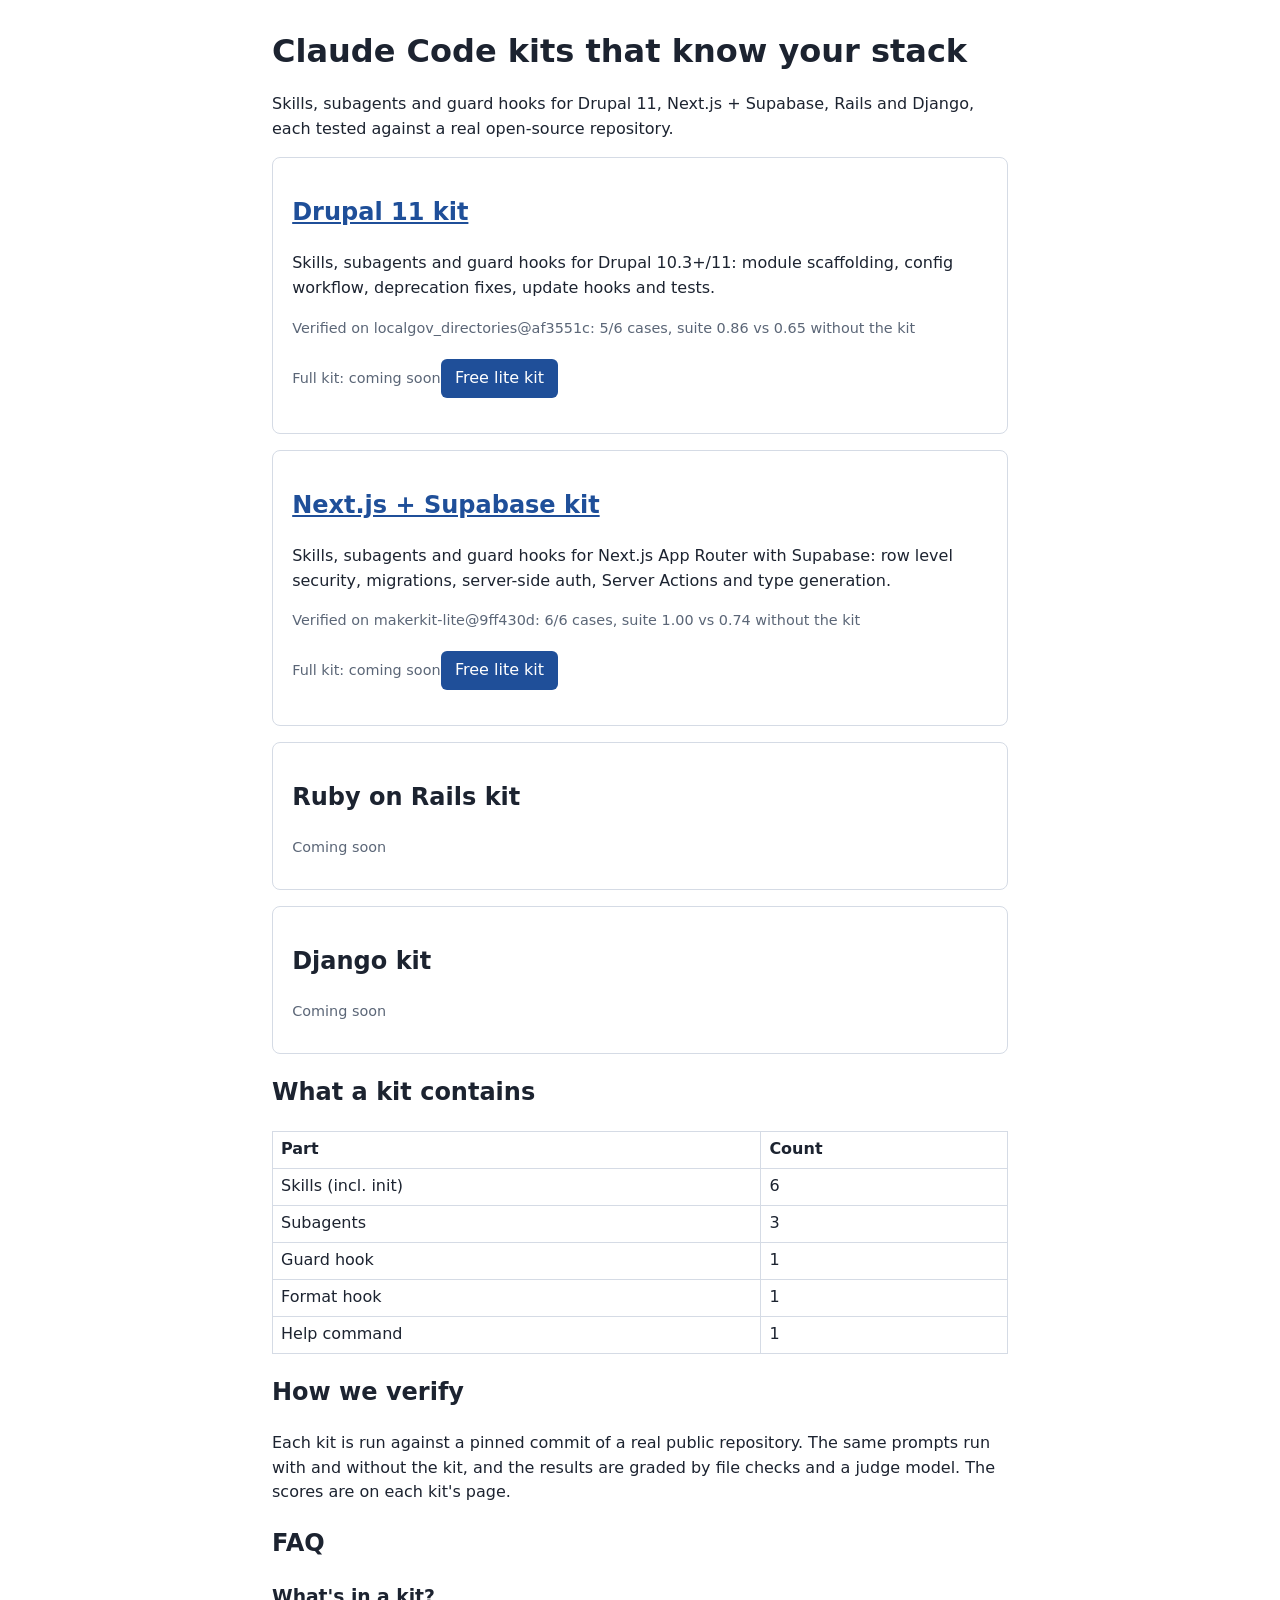
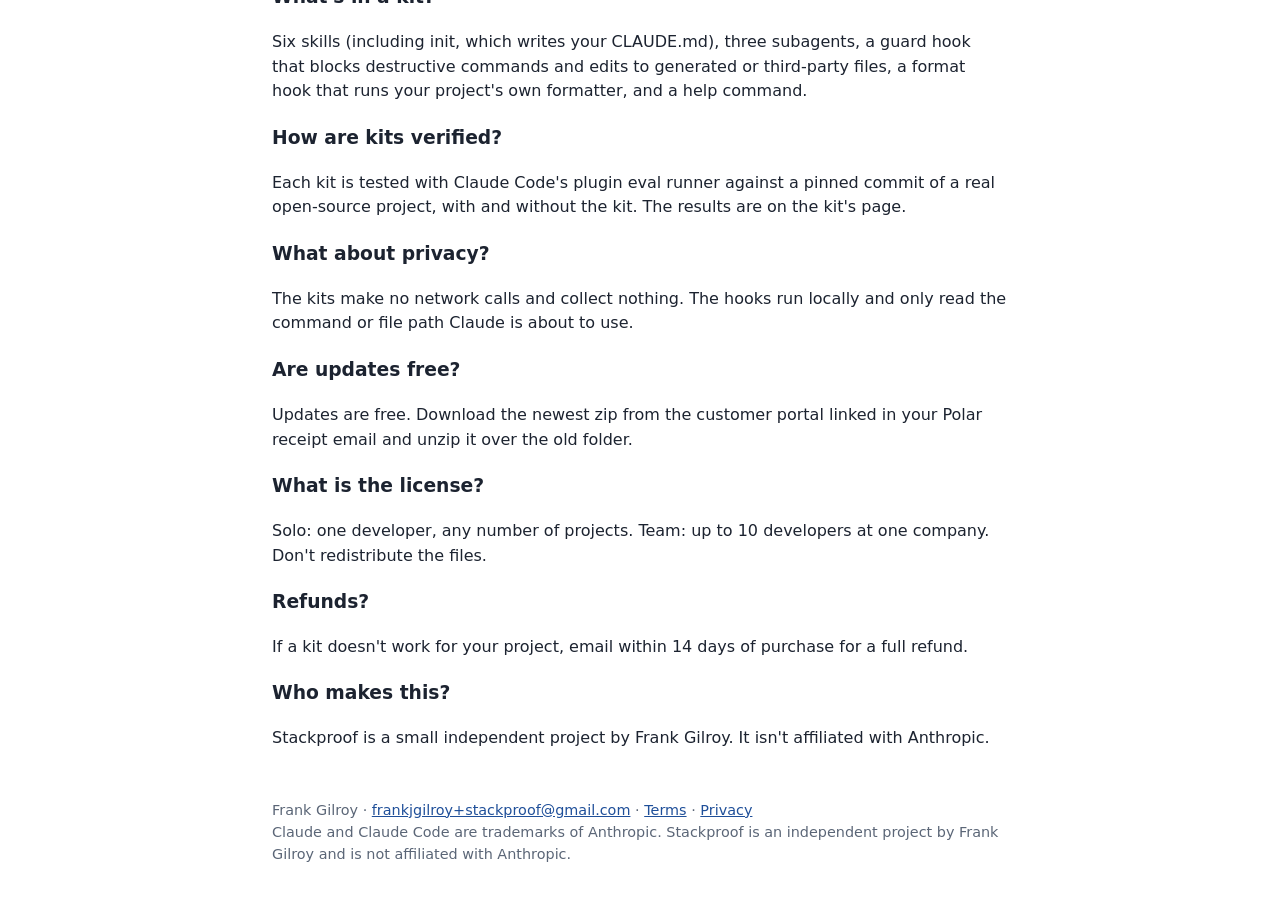
==== docs/index.html @ 586cc706 "Fill nextjs-supabase kit page" ====
<!doctype html><html lang="en"><head><meta charset="utf-8"><meta name="viewport" content="width=device-width,initial-scale=1"><title>Stackproof: Claude Code kits for your stack</title><link rel="stylesheet" href="style.css"><script src="config.js"></script></head><body><h1>Claude Code kits that know your stack</h1><p>Skills, subagents and guard hooks for Drupal 11, Next.js + Supabase, Rails and Django, each tested against a real open-source repository.</p><div class="card"><h2><a href="kits/drupal11.html">Drupal 11 kit</a></h2><p>Skills, subagents and guard hooks for Drupal 10.3+/11: module scaffolding, config workflow, deprecation fixes, update hooks and tests.</p><p class="muted">Verified on localgov_directories@af3551c: 5/6 cases, suite 0.86 vs 0.65 without the kit</p><p><span class="buy" data-kit="drupal11"></span><script>(function(){var c=window.STACKPROOF||{},k='drupal11',e=document.currentScript.previousElementSibling,h='';if(c.mode==='polar'&&c.checkout&&c.checkout[k])h='<a class="btn" href="'+c.checkout[k]+'">Buy the kit — $29</a>';else if(c.mode==='agensi'&&c.agensi&&c.agensi[k])h='<a class="btn" href="'+c.agensi[k]+'">Skills edition on Agensi — $19</a>';else h='<span class="muted">Full kit: coming soon</span>';e.innerHTML=h})();</script><a class="btn" href="https://github.com/beingRealFrank/stackproof">Free lite kit</a></p></div><div class="card"><h2><a href="kits/nextjs-supabase.html">Next.js + Supabase kit</a></h2><p>Skills, subagents and guard hooks for Next.js App Router with Supabase: row level security, migrations, server-side auth, Server Actions and type generation.</p><p class="muted">Verified on makerkit-lite@9ff430d: 6/6 cases, suite 1.00 vs 0.74 without the kit</p><p><span class="buy" data-kit="nextjs-supabase"></span><script>(function(){var c=window.STACKPROOF||{},k='nextjs-supabase',e=document.currentScript.previousElementSibling,h='';if(c.mode==='polar'&&c.checkout&&c.checkout[k])h='<a class="btn" href="'+c.checkout[k]+'">Buy the kit — $29</a>';else if(c.mode==='agensi'&&c.agensi&&c.agensi[k])h='<a class="btn" href="'+c.agensi[k]+'">Skills edition on Agensi — $19</a>';else h='<span class="muted">Full kit: coming soon</span>';e.innerHTML=h})();</script><a class="btn" href="https://github.com/beingRealFrank/stackproof">Free lite kit</a></p></div><div class="card"><h2>Ruby on Rails kit</h2><p class="muted">Coming soon</p></div><div class="card"><h2>Django kit</h2><p class="muted">Coming soon</p></div><h2>What a kit contains</h2><table><tr><th>Part</th><th>Count</th></tr><tr><td>Skills (incl. init)</td><td>6</td></tr><tr><td>Subagents</td><td>3</td></tr><tr><td>Guard hook</td><td>1</td></tr><tr><td>Format hook</td><td>1</td></tr><tr><td>Help command</td><td>1</td></tr></table><h2>How we verify</h2><p>Each kit is run against a pinned commit of a real public repository. The same prompts run with and without the kit, and the results are graded by file checks and a judge model. The scores are on each kit's page.</p><h2>FAQ</h2><h3>What's in a kit?</h3><p>Six skills (including init, which writes your CLAUDE.md), three subagents, a guard hook that blocks destructive commands and edits to generated or third-party files, a format hook that runs your project's own formatter, and a help command.</p><h3>How are kits verified?</h3><p>Each kit is tested with Claude Code's plugin eval runner against a pinned commit of a real open-source project, with and without the kit. The results are on the kit's page.</p><h3>What about privacy?</h3><p>The kits make no network calls and collect nothing. The hooks run locally and only read the command or file path Claude is about to use.</p><h3>Are updates free?</h3><p>Updates are free. Download the newest zip from the customer portal linked in your Polar receipt email and unzip it over the old folder.</p><h3>What is the license?</h3><p>Solo: one developer, any number of projects. Team: up to 10 developers at one company. Don't redistribute the files.</p><h3>Refunds?</h3><p>If a kit doesn't work for your project, email within 14 days of purchase for a full refund.</p><h3>Who makes this?</h3><p>Stackproof is a small independent project by Frank Gilroy. It isn't affiliated with Anthropic.</p><footer>Frank Gilroy · <a href="mailto:frankjgilroy+stackproof@gmail.com">frankjgilroy+stackproof@gmail.com</a> · <a href="terms.html">Terms</a> · <a href="privacy.html">Privacy</a><br>Claude and Claude Code are trademarks of Anthropic. Stackproof is an independent project by Frank Gilroy and is not affiliated with Anthropic.</footer></body></html>
---- docs/style.css ----
body{font:16px/1.55 system-ui,sans-serif;max-width:46rem;margin:2rem auto;padding:0 1rem;color:#1c2330}a{color:#1f4f99}h1{line-height:1.2}.card{border:1px solid #d5dbe5;border-radius:8px;padding:1rem 1.2rem;margin:1rem 0}.btn{display:inline-block;background:#1f4f99;color:#fff;padding:.45rem .9rem;border-radius:6px;text-decoration:none;margin:.2rem .4rem .2rem 0}.muted{color:#5b6677;font-size:.9rem}table{border-collapse:collapse;width:100%}td,th{border:1px solid #d5dbe5;padding:.35rem .5rem;text-align:left}footer{margin-top:3rem;font-size:.9rem;color:#5b6677}code,pre{background:#f1f4f9;border-radius:4px}pre{padding:.7rem;overflow:auto}
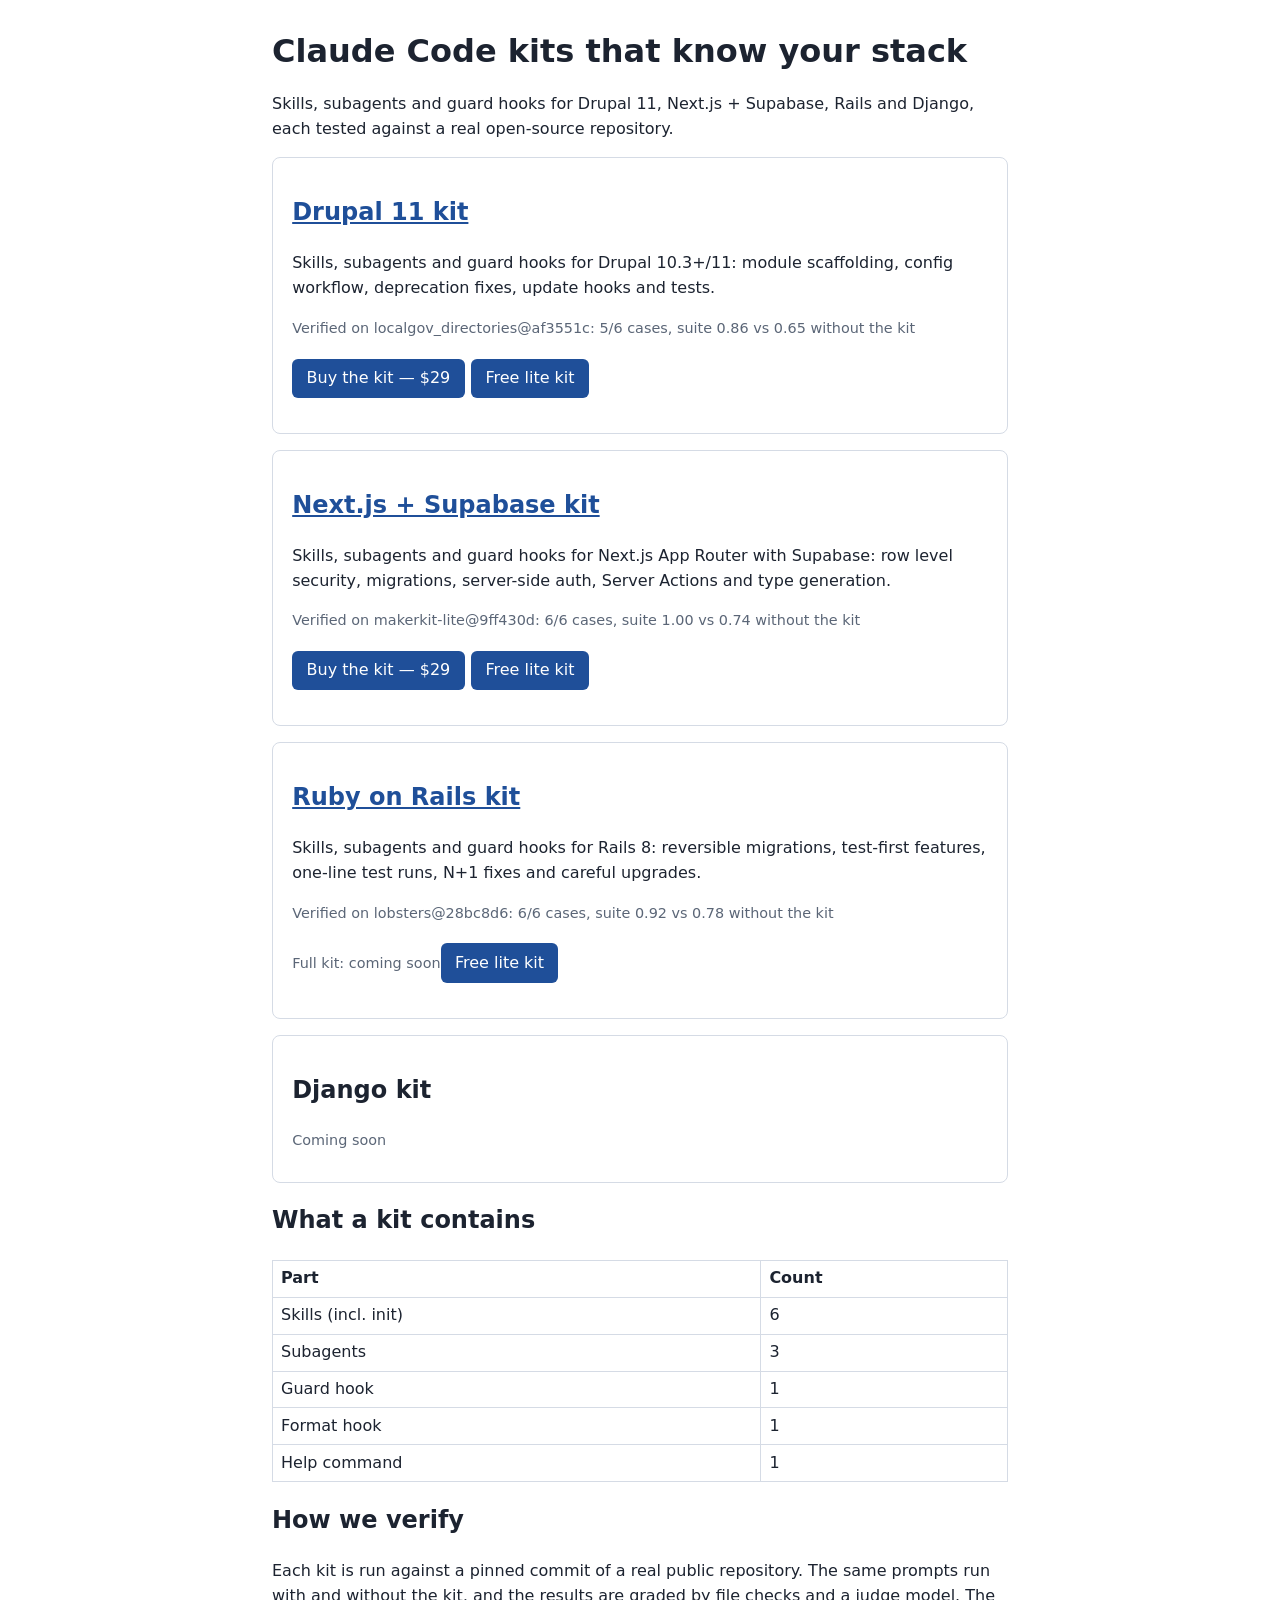
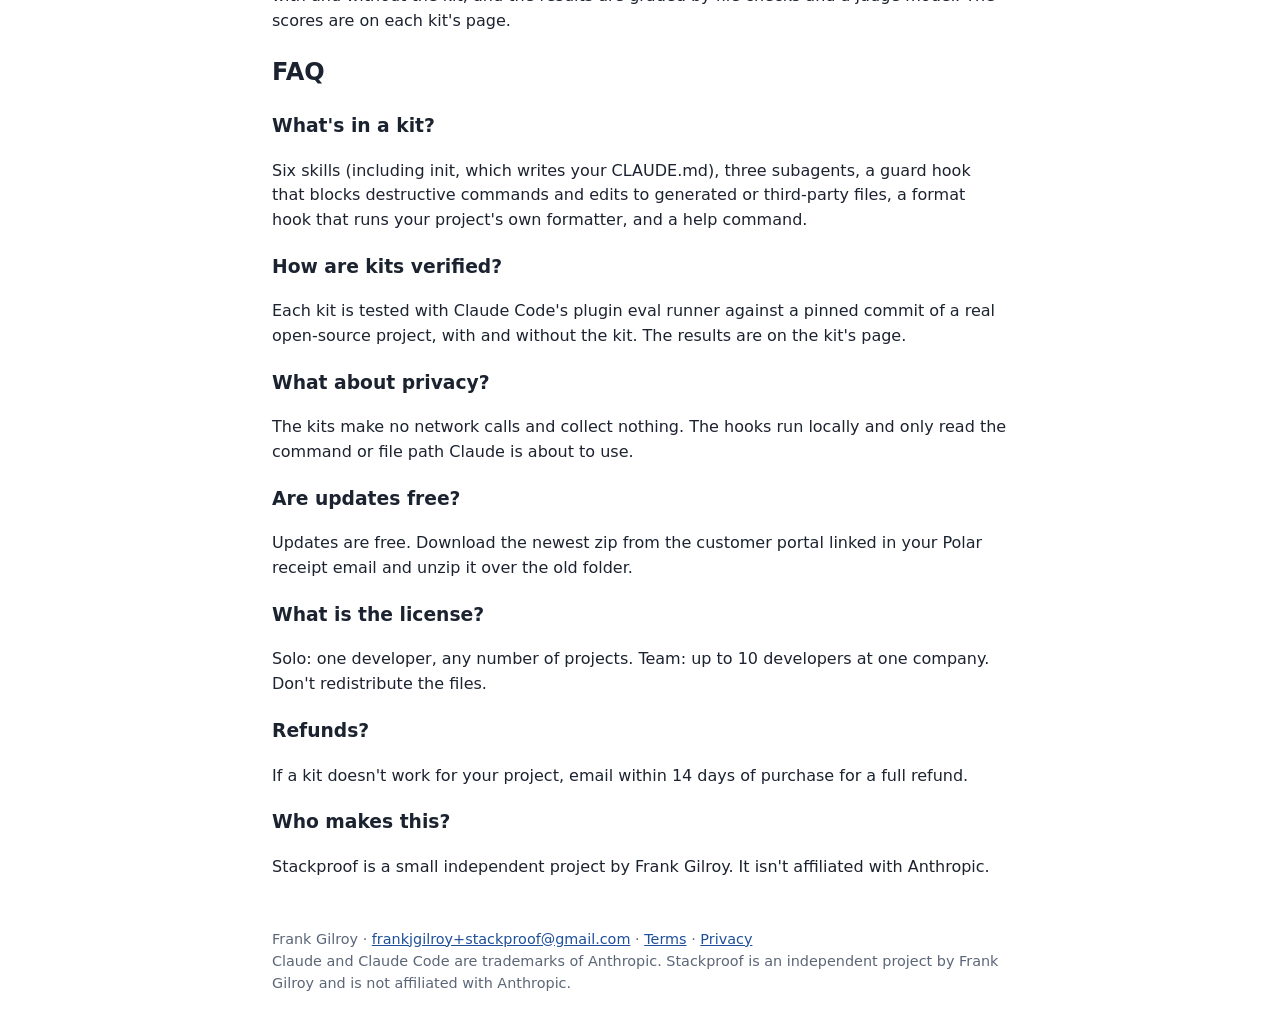
==== commit ecbda2e2: "Add rails lite kit" ====
--- a/docs/index.html
+++ b/docs/index.html
@@ -1 +1 @@
-<!doctype html><html lang="en"><head><meta charset="utf-8"><meta name="viewport" content="width=device-width,initial-scale=1"><title>Stackproof: Claude Code kits for your stack</title><link rel="stylesheet" href="style.css"><script src="config.js"></script></head><body><h1>Claude Code kits that know your stack</h1><p>Skills, subagents and guard hooks for Drupal 11, Next.js + Supabase, Rails and Django, each tested against a real open-source repository.</p><div class="card"><h2><a href="kits/drupal11.html">Drupal 11 kit</a></h2><p>Skills, subagents and guard hooks for Drupal 10.3+/11: module scaffolding, config workflow, deprecation fixes, update hooks and tests.</p><p class="muted">Verified on localgov_directories@af3551c: 5/6 cases, suite 0.86 vs 0.65 without the kit</p><p><span class="buy" data-kit="drupal11"></span><script>(function(){var c=window.STACKPROOF||{},k='drupal11',e=document.currentScript.previousElementSibling,h='';if(c.mode==='polar'&&c.checkout&&c.checkout[k])h='<a class="btn" href="'+c.checkout[k]+'">Buy the kit — $29</a>';else if(c.mode==='agensi'&&c.agensi&&c.agensi[k])h='<a class="btn" href="'+c.agensi[k]+'">Skills edition on Agensi — $19</a>';else h='<span class="muted">Full kit: coming soon</span>';e.innerHTML=h})();</script><a class="btn" href="https://github.com/beingRealFrank/stackproof">Free lite kit</a></p></div><div class="card"><h2><a href="kits/nextjs-supabase.html">Next.js + Supabase kit</a></h2><p>Skills, subagents and guard hooks for Next.js App Router with Supabase: row level security, migrations, server-side auth, Server Actions and type generation.</p><p class="muted">Verified on makerkit-lite@9ff430d: 6/6 cases, suite 1.00 vs 0.74 without the kit</p><p><span class="buy" data-kit="nextjs-supabase"></span><script>(function(){var c=window.STACKPROOF||{},k='nextjs-supabase',e=document.currentScript.previousElementSibling,h='';if(c.mode==='polar'&&c.checkout&&c.checkout[k])h='<a class="btn" href="'+c.checkout[k]+'">Buy the kit — $29</a>';else if(c.mode==='agensi'&&c.agensi&&c.agensi[k])h='<a class="btn" href="'+c.agensi[k]+'">Skills edition on Agensi — $19</a>';else h='<span class="muted">Full kit: coming soon</span>';e.innerHTML=h})();</script><a class="btn" href="https://github.com/beingRealFrank/stackproof">Free lite kit</a></p></div><div class="card"><h2>Ruby on Rails kit</h2><p class="muted">Coming soon</p></div><div class="card"><h2>Django kit</h2><p class="muted">Coming soon</p></div><h2>What a kit contains</h2><table><tr><th>Part</th><th>Count</th></tr><tr><td>Skills (incl. init)</td><td>6</td></tr><tr><td>Subagents</td><td>3</td></tr><tr><td>Guard hook</td><td>1</td></tr><tr><td>Format hook</td><td>1</td></tr><tr><td>Help command</td><td>1</td></tr></table><h2>How we verify</h2><p>Each kit is run against a pinned commit of a real public repository. The same prompts run with and without the kit, and the results are graded by file checks and a judge model. The scores are on each kit's page.</p><h2>FAQ</h2><h3>What's in a kit?</h3><p>Six skills (including init, which writes your CLAUDE.md), three subagents, a guard hook that blocks destructive commands and edits to generated or third-party files, a format hook that runs your project's own formatter, and a help command.</p><h3>How are kits verified?</h3><p>Each kit is tested with Claude Code's plugin eval runner against a pinned commit of a real open-source project, with and without the kit. The results are on the kit's page.</p><h3>What about privacy?</h3><p>The kits make no network calls and collect nothing. The hooks run locally and only read the command or file path Claude is about to use.</p><h3>Are updates free?</h3><p>Updates are free. Download the newest zip from the customer portal linked in your Polar receipt email and unzip it over the old folder.</p><h3>What is the license?</h3><p>Solo: one developer, any number of projects. Team: up to 10 developers at one company. Don't redistribute the files.</p><h3>Refunds?</h3><p>If a kit doesn't work for your project, email within 14 days of purchase for a full refund.</p><h3>Who makes this?</h3><p>Stackproof is a small independent project by Frank Gilroy. It isn't affiliated with Anthropic.</p><footer>Frank Gilroy · <a href="mailto:frankjgilroy+stackproof@gmail.com">frankjgilroy+stackproof@gmail.com</a> · <a href="terms.html">Terms</a> · <a href="privacy.html">Privacy</a><br>Claude and Claude Code are trademarks of Anthropic. Stackproof is an independent project by Frank Gilroy and is not affiliated with Anthropic.</footer></body></html>
+<!doctype html><html lang="en"><head><meta charset="utf-8"><meta name="viewport" content="width=device-width,initial-scale=1"><title>Stackproof: Claude Code kits for your stack</title><link rel="stylesheet" href="style.css"><script src="config.js"></script></head><body><h1>Claude Code kits that know your stack</h1><p>Skills, subagents and guard hooks for Drupal 11, Next.js + Supabase, Rails and Django, each tested against a real open-source repository.</p><div class="card"><h2><a href="kits/drupal11.html">Drupal 11 kit</a></h2><p>Skills, subagents and guard hooks for Drupal 10.3+/11: module scaffolding, config workflow, deprecation fixes, update hooks and tests.</p><p class="muted">Verified on localgov_directories@af3551c: 5/6 cases, suite 0.86 vs 0.65 without the kit</p><p><span class="buy" data-kit="drupal11"></span><script>(function(){var c=window.STACKPROOF||{},k='drupal11',e=document.currentScript.previousElementSibling,h='';if(c.mode==='polar'&&c.checkout&&c.checkout[k])h='<a class="btn" href="'+c.checkout[k]+'">Buy the kit — $29</a>';else if(c.mode==='agensi'&&c.agensi&&c.agensi[k])h='<a class="btn" href="'+c.agensi[k]+'">Skills edition on Agensi — $19</a>';else h='<span class="muted">Full kit: coming soon</span>';e.innerHTML=h})();</script><a class="btn" href="https://github.com/beingRealFrank/stackproof">Free lite kit</a></p></div><div class="card"><h2><a href="kits/nextjs-supabase.html">Next.js + Supabase kit</a></h2><p>Skills, subagents and guard hooks for Next.js App Router with Supabase: row level security, migrations, server-side auth, Server Actions and type generation.</p><p class="muted">Verified on makerkit-lite@9ff430d: 6/6 cases, suite 1.00 vs 0.74 without the kit</p><p><span class="buy" data-kit="nextjs-supabase"></span><script>(function(){var c=window.STACKPROOF||{},k='nextjs-supabase',e=document.currentScript.previousElementSibling,h='';if(c.mode==='polar'&&c.checkout&&c.checkout[k])h='<a class="btn" href="'+c.checkout[k]+'">Buy the kit — $29</a>';else if(c.mode==='agensi'&&c.agensi&&c.agensi[k])h='<a class="btn" href="'+c.agensi[k]+'">Skills edition on Agensi — $19</a>';else h='<span class="muted">Full kit: coming soon</span>';e.innerHTML=h})();</script><a class="btn" href="https://github.com/beingRealFrank/stackproof">Free lite kit</a></p></div><div class="card"><h2><a href="kits/rails.html">Ruby on Rails kit</a></h2><p>Skills, subagents and guard hooks for Rails 8: reversible migrations, test-first features, one-line test runs, N+1 fixes and careful upgrades.</p><p class="muted">Verified on lobsters@28bc8d6: 6/6 cases, suite 0.92 vs 0.78 without the kit</p><p><span class="buy" data-kit="rails"></span><script>(function(){var c=window.STACKPROOF||{},k='rails',e=document.currentScript.previousElementSibling,h='';if(c.mode==='polar'&&c.checkout&&c.checkout[k])h='<a class="btn" href="'+c.checkout[k]+'">Buy the kit — $29</a>';else if(c.mode==='agensi'&&c.agensi&&c.agensi[k])h='<a class="btn" href="'+c.agensi[k]+'">Skills edition on Agensi — $19</a>';else h='<span class="muted">Full kit: coming soon</span>';e.innerHTML=h})();</script><a class="btn" href="https://github.com/beingRealFrank/stackproof">Free lite kit</a></p></div><div class="card"><h2>Django kit</h2><p class="muted">Coming soon</p></div><h2>What a kit contains</h2><table><tr><th>Part</th><th>Count</th></tr><tr><td>Skills (incl. init)</td><td>6</td></tr><tr><td>Subagents</td><td>3</td></tr><tr><td>Guard hook</td><td>1</td></tr><tr><td>Format hook</td><td>1</td></tr><tr><td>Help command</td><td>1</td></tr></table><h2>How we verify</h2><p>Each kit is run against a pinned commit of a real public repository. The same prompts run with and without the kit, and the results are graded by file checks and a judge model. The scores are on each kit's page.</p><h2>FAQ</h2><h3>What's in a kit?</h3><p>Six skills (including init, which writes your CLAUDE.md), three subagents, a guard hook that blocks destructive commands and edits to generated or third-party files, a format hook that runs your project's own formatter, and a help command.</p><h3>How are kits verified?</h3><p>Each kit is tested with Claude Code's plugin eval runner against a pinned commit of a real open-source project, with and without the kit. The results are on the kit's page.</p><h3>What about privacy?</h3><p>The kits make no network calls and collect nothing. The hooks run locally and only read the command or file path Claude is about to use.</p><h3>Are updates free?</h3><p>Updates are free. Download the newest zip from the customer portal linked in your Polar receipt email and unzip it over the old folder.</p><h3>What is the license?</h3><p>Solo: one developer, any number of projects. Team: up to 10 developers at one company. Don't redistribute the files.</p><h3>Refunds?</h3><p>If a kit doesn't work for your project, email within 14 days of purchase for a full refund.</p><h3>Who makes this?</h3><p>Stackproof is a small independent project by Frank Gilroy. It isn't affiliated with Anthropic.</p><footer>Frank Gilroy · <a href="mailto:frankjgilroy+stackproof@gmail.com">frankjgilroy+stackproof@gmail.com</a> · <a href="terms.html">Terms</a> · <a href="privacy.html">Privacy</a><br>Claude and Claude Code are trademarks of Anthropic. Stackproof is an independent project by Frank Gilroy and is not affiliated with Anthropic.</footer></body></html>
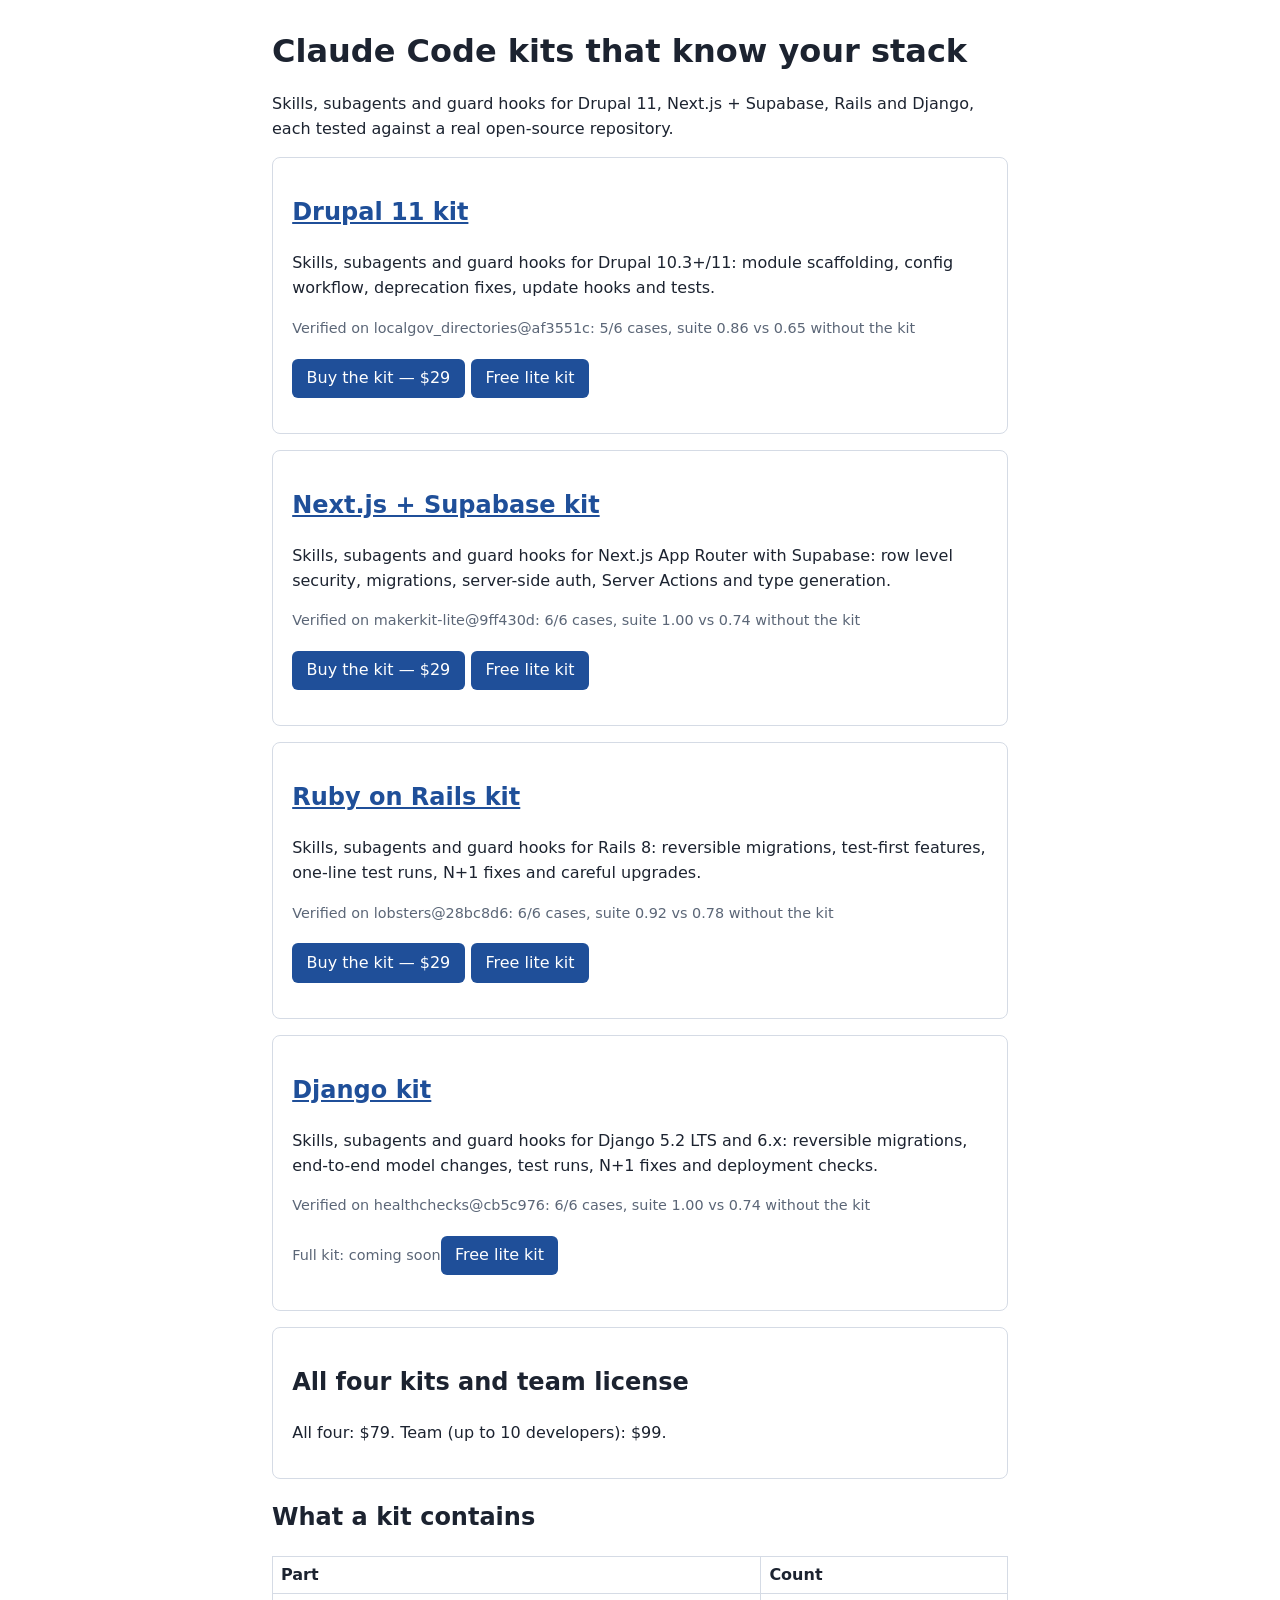
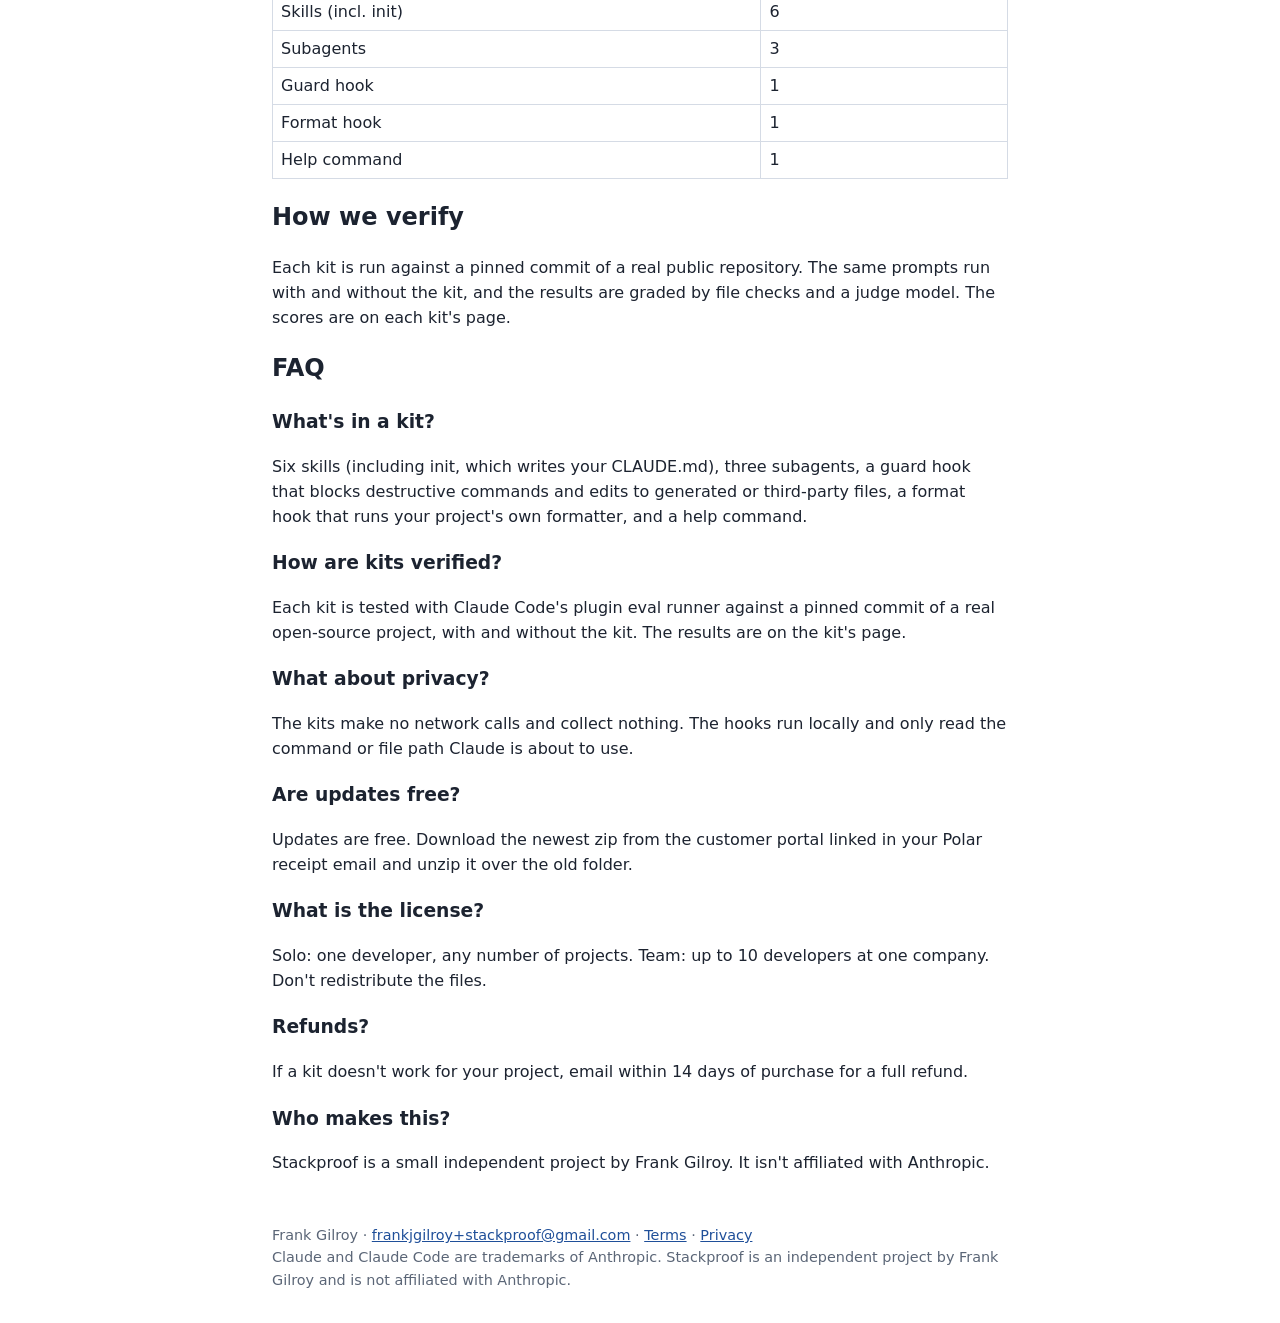
==== commit f310383c: "Add django lite kit" ====
--- a/docs/index.html
+++ b/docs/index.html
@@ -1 +1 @@
-<!doctype html><html lang="en"><head><meta charset="utf-8"><meta name="viewport" content="width=device-width,initial-scale=1"><title>Stackproof: Claude Code kits for your stack</title><link rel="stylesheet" href="style.css"><script src="config.js"></script></head><body><h1>Claude Code kits that know your stack</h1><p>Skills, subagents and guard hooks for Drupal 11, Next.js + Supabase, Rails and Django, each tested against a real open-source repository.</p><div class="card"><h2><a href="kits/drupal11.html">Drupal 11 kit</a></h2><p>Skills, subagents and guard hooks for Drupal 10.3+/11: module scaffolding, config workflow, deprecation fixes, update hooks and tests.</p><p class="muted">Verified on localgov_directories@af3551c: 5/6 cases, suite 0.86 vs 0.65 without the kit</p><p><span class="buy" data-kit="drupal11"></span><script>(function(){var c=window.STACKPROOF||{},k='drupal11',e=document.currentScript.previousElementSibling,h='';if(c.mode==='polar'&&c.checkout&&c.checkout[k])h='<a class="btn" href="'+c.checkout[k]+'">Buy the kit — $29</a>';else if(c.mode==='agensi'&&c.agensi&&c.agensi[k])h='<a class="btn" href="'+c.agensi[k]+'">Skills edition on Agensi — $19</a>';else h='<span class="muted">Full kit: coming soon</span>';e.innerHTML=h})();</script><a class="btn" href="https://github.com/beingRealFrank/stackproof">Free lite kit</a></p></div><div class="card"><h2><a href="kits/nextjs-supabase.html">Next.js + Supabase kit</a></h2><p>Skills, subagents and guard hooks for Next.js App Router with Supabase: row level security, migrations, server-side auth, Server Actions and type generation.</p><p class="muted">Verified on makerkit-lite@9ff430d: 6/6 cases, suite 1.00 vs 0.74 without the kit</p><p><span class="buy" data-kit="nextjs-supabase"></span><script>(function(){var c=window.STACKPROOF||{},k='nextjs-supabase',e=document.currentScript.previousElementSibling,h='';if(c.mode==='polar'&&c.checkout&&c.checkout[k])h='<a class="btn" href="'+c.checkout[k]+'">Buy the kit — $29</a>';else if(c.mode==='agensi'&&c.agensi&&c.agensi[k])h='<a class="btn" href="'+c.agensi[k]+'">Skills edition on Agensi — $19</a>';else h='<span class="muted">Full kit: coming soon</span>';e.innerHTML=h})();</script><a class="btn" href="https://github.com/beingRealFrank/stackproof">Free lite kit</a></p></div><div class="card"><h2><a href="kits/rails.html">Ruby on Rails kit</a></h2><p>Skills, subagents and guard hooks for Rails 8: reversible migrations, test-first features, one-line test runs, N+1 fixes and careful upgrades.</p><p class="muted">Verified on lobsters@28bc8d6: 6/6 cases, suite 0.92 vs 0.78 without the kit</p><p><span class="buy" data-kit="rails"></span><script>(function(){var c=window.STACKPROOF||{},k='rails',e=document.currentScript.previousElementSibling,h='';if(c.mode==='polar'&&c.checkout&&c.checkout[k])h='<a class="btn" href="'+c.checkout[k]+'">Buy the kit — $29</a>';else if(c.mode==='agensi'&&c.agensi&&c.agensi[k])h='<a class="btn" href="'+c.agensi[k]+'">Skills edition on Agensi — $19</a>';else h='<span class="muted">Full kit: coming soon</span>';e.innerHTML=h})();</script><a class="btn" href="https://github.com/beingRealFrank/stackproof">Free lite kit</a></p></div><div class="card"><h2>Django kit</h2><p class="muted">Coming soon</p></div><h2>What a kit contains</h2><table><tr><th>Part</th><th>Count</th></tr><tr><td>Skills (incl. init)</td><td>6</td></tr><tr><td>Subagents</td><td>3</td></tr><tr><td>Guard hook</td><td>1</td></tr><tr><td>Format hook</td><td>1</td></tr><tr><td>Help command</td><td>1</td></tr></table><h2>How we verify</h2><p>Each kit is run against a pinned commit of a real public repository. The same prompts run with and without the kit, and the results are graded by file checks and a judge model. The scores are on each kit's page.</p><h2>FAQ</h2><h3>What's in a kit?</h3><p>Six skills (including init, which writes your CLAUDE.md), three subagents, a guard hook that blocks destructive commands and edits to generated or third-party files, a format hook that runs your project's own formatter, and a help command.</p><h3>How are kits verified?</h3><p>Each kit is tested with Claude Code's plugin eval runner against a pinned commit of a real open-source project, with and without the kit. The results are on the kit's page.</p><h3>What about privacy?</h3><p>The kits make no network calls and collect nothing. The hooks run locally and only read the command or file path Claude is about to use.</p><h3>Are updates free?</h3><p>Updates are free. Download the newest zip from the customer portal linked in your Polar receipt email and unzip it over the old folder.</p><h3>What is the license?</h3><p>Solo: one developer, any number of projects. Team: up to 10 developers at one company. Don't redistribute the files.</p><h3>Refunds?</h3><p>If a kit doesn't work for your project, email within 14 days of purchase for a full refund.</p><h3>Who makes this?</h3><p>Stackproof is a small independent project by Frank Gilroy. It isn't affiliated with Anthropic.</p><footer>Frank Gilroy · <a href="mailto:frankjgilroy+stackproof@gmail.com">frankjgilroy+stackproof@gmail.com</a> · <a href="terms.html">Terms</a> · <a href="privacy.html">Privacy</a><br>Claude and Claude Code are trademarks of Anthropic. Stackproof is an independent project by Frank Gilroy and is not affiliated with Anthropic.</footer></body></html>
+<!doctype html><html lang="en"><head><meta charset="utf-8"><meta name="viewport" content="width=device-width,initial-scale=1"><title>Stackproof: Claude Code kits for your stack</title><link rel="stylesheet" href="style.css"><script src="config.js"></script></head><body><h1>Claude Code kits that know your stack</h1><p>Skills, subagents and guard hooks for Drupal 11, Next.js + Supabase, Rails and Django, each tested against a real open-source repository.</p><div class="card"><h2><a href="kits/drupal11.html">Drupal 11 kit</a></h2><p>Skills, subagents and guard hooks for Drupal 10.3+/11: module scaffolding, config workflow, deprecation fixes, update hooks and tests.</p><p class="muted">Verified on localgov_directories@af3551c: 5/6 cases, suite 0.86 vs 0.65 without the kit</p><p><span class="buy" data-kit="drupal11"></span><script>(function(){var c=window.STACKPROOF||{},k='drupal11',e=document.currentScript.previousElementSibling,h='';if(c.mode==='polar'&&c.checkout&&c.checkout[k])h='<a class="btn" href="'+c.checkout[k]+'">Buy the kit — $29</a>';else if(c.mode==='agensi'&&c.agensi&&c.agensi[k])h='<a class="btn" href="'+c.agensi[k]+'">Skills edition on Agensi — $19</a>';else h='<span class="muted">Full kit: coming soon</span>';e.innerHTML=h})();</script><a class="btn" href="https://github.com/beingRealFrank/stackproof">Free lite kit</a></p></div><div class="card"><h2><a href="kits/nextjs-supabase.html">Next.js + Supabase kit</a></h2><p>Skills, subagents and guard hooks for Next.js App Router with Supabase: row level security, migrations, server-side auth, Server Actions and type generation.</p><p class="muted">Verified on makerkit-lite@9ff430d: 6/6 cases, suite 1.00 vs 0.74 without the kit</p><p><span class="buy" data-kit="nextjs-supabase"></span><script>(function(){var c=window.STACKPROOF||{},k='nextjs-supabase',e=document.currentScript.previousElementSibling,h='';if(c.mode==='polar'&&c.checkout&&c.checkout[k])h='<a class="btn" href="'+c.checkout[k]+'">Buy the kit — $29</a>';else if(c.mode==='agensi'&&c.agensi&&c.agensi[k])h='<a class="btn" href="'+c.agensi[k]+'">Skills edition on Agensi — $19</a>';else h='<span class="muted">Full kit: coming soon</span>';e.innerHTML=h})();</script><a class="btn" href="https://github.com/beingRealFrank/stackproof">Free lite kit</a></p></div><div class="card"><h2><a href="kits/rails.html">Ruby on Rails kit</a></h2><p>Skills, subagents and guard hooks for Rails 8: reversible migrations, test-first features, one-line test runs, N+1 fixes and careful upgrades.</p><p class="muted">Verified on lobsters@28bc8d6: 6/6 cases, suite 0.92 vs 0.78 without the kit</p><p><span class="buy" data-kit="rails"></span><script>(function(){var c=window.STACKPROOF||{},k='rails',e=document.currentScript.previousElementSibling,h='';if(c.mode==='polar'&&c.checkout&&c.checkout[k])h='<a class="btn" href="'+c.checkout[k]+'">Buy the kit — $29</a>';else if(c.mode==='agensi'&&c.agensi&&c.agensi[k])h='<a class="btn" href="'+c.agensi[k]+'">Skills edition on Agensi — $19</a>';else h='<span class="muted">Full kit: coming soon</span>';e.innerHTML=h})();</script><a class="btn" href="https://github.com/beingRealFrank/stackproof">Free lite kit</a></p></div><div class="card"><h2><a href="kits/django.html">Django kit</a></h2><p>Skills, subagents and guard hooks for Django 5.2 LTS and 6.x: reversible migrations, end-to-end model changes, test runs, N+1 fixes and deployment checks.</p><p class="muted">Verified on healthchecks@cb5c976: 6/6 cases, suite 1.00 vs 0.74 without the kit</p><p><span class="buy" data-kit="django"></span><script>(function(){var c=window.STACKPROOF||{},k='django',e=document.currentScript.previousElementSibling,h='';if(c.mode==='polar'&&c.checkout&&c.checkout[k])h='<a class="btn" href="'+c.checkout[k]+'">Buy the kit — $29</a>';else if(c.mode==='agensi'&&c.agensi&&c.agensi[k])h='<a class="btn" href="'+c.agensi[k]+'">Skills edition on Agensi — $19</a>';else h='<span class="muted">Full kit: coming soon</span>';e.innerHTML=h})();</script><a class="btn" href="https://github.com/beingRealFrank/stackproof">Free lite kit</a></p></div><div class="card"><h2>All four kits and team license</h2><p>All four: $79. Team (up to 10 developers): $99.</p></div><h2>What a kit contains</h2><table><tr><th>Part</th><th>Count</th></tr><tr><td>Skills (incl. init)</td><td>6</td></tr><tr><td>Subagents</td><td>3</td></tr><tr><td>Guard hook</td><td>1</td></tr><tr><td>Format hook</td><td>1</td></tr><tr><td>Help command</td><td>1</td></tr></table><h2>How we verify</h2><p>Each kit is run against a pinned commit of a real public repository. The same prompts run with and without the kit, and the results are graded by file checks and a judge model. The scores are on each kit's page.</p><h2>FAQ</h2><h3>What's in a kit?</h3><p>Six skills (including init, which writes your CLAUDE.md), three subagents, a guard hook that blocks destructive commands and edits to generated or third-party files, a format hook that runs your project's own formatter, and a help command.</p><h3>How are kits verified?</h3><p>Each kit is tested with Claude Code's plugin eval runner against a pinned commit of a real open-source project, with and without the kit. The results are on the kit's page.</p><h3>What about privacy?</h3><p>The kits make no network calls and collect nothing. The hooks run locally and only read the command or file path Claude is about to use.</p><h3>Are updates free?</h3><p>Updates are free. Download the newest zip from the customer portal linked in your Polar receipt email and unzip it over the old folder.</p><h3>What is the license?</h3><p>Solo: one developer, any number of projects. Team: up to 10 developers at one company. Don't redistribute the files.</p><h3>Refunds?</h3><p>If a kit doesn't work for your project, email within 14 days of purchase for a full refund.</p><h3>Who makes this?</h3><p>Stackproof is a small independent project by Frank Gilroy. It isn't affiliated with Anthropic.</p><footer>Frank Gilroy · <a href="mailto:frankjgilroy+stackproof@gmail.com">frankjgilroy+stackproof@gmail.com</a> · <a href="terms.html">Terms</a> · <a href="privacy.html">Privacy</a><br>Claude and Claude Code are trademarks of Anthropic. Stackproof is an independent project by Frank Gilroy and is not affiliated with Anthropic.</footer></body></html>
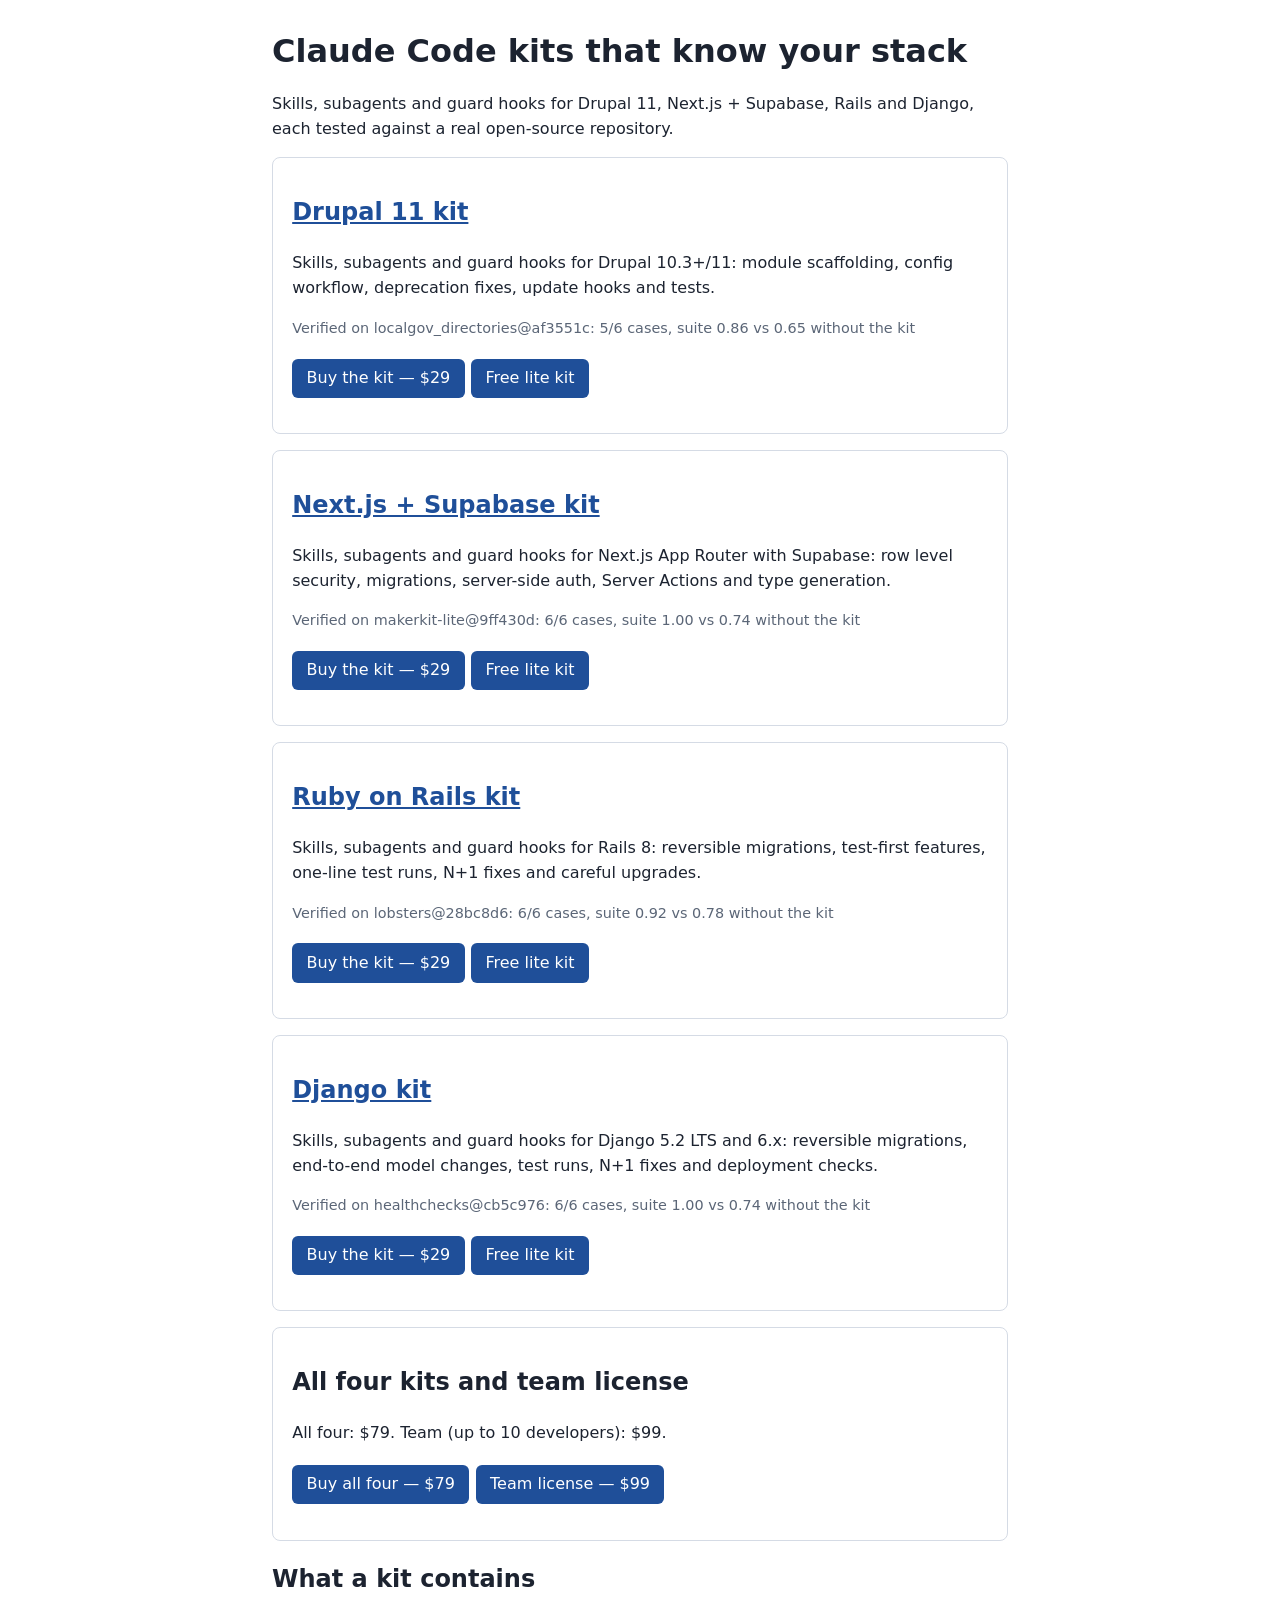
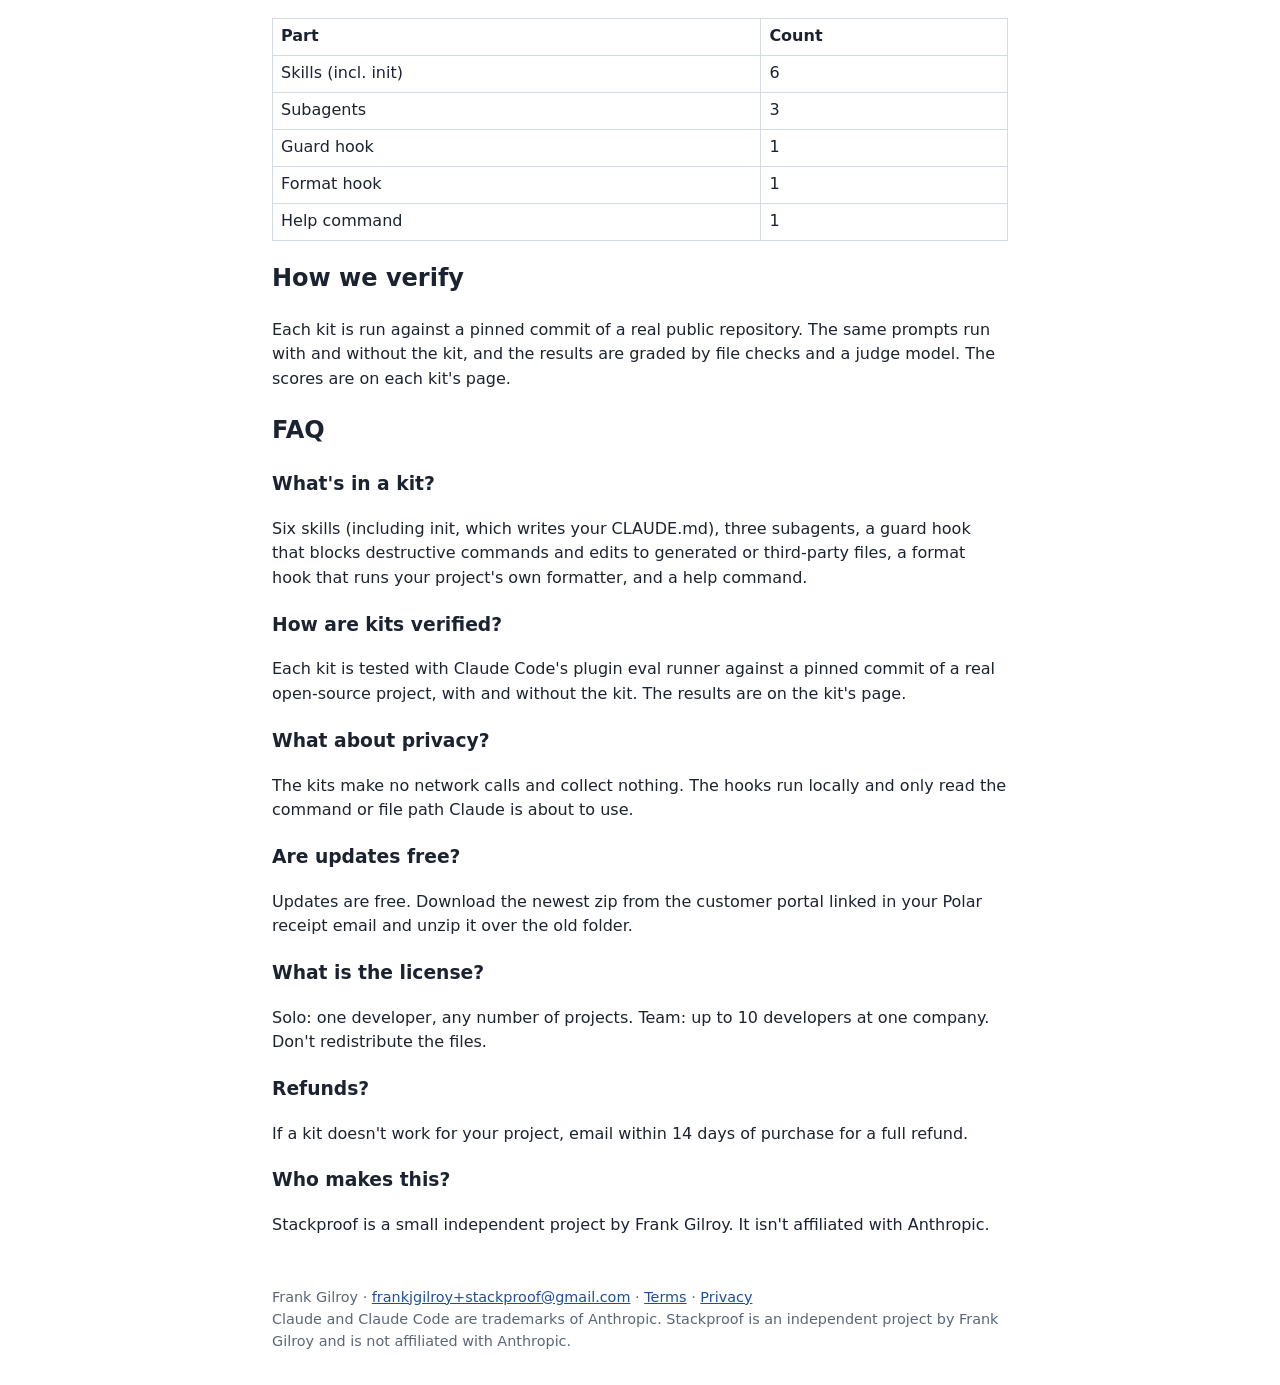
==== commit e0cccead: "site: django, all-four and team checkout links" ====
--- a/docs/index.html
+++ b/docs/index.html
@@ -1 +1 @@
-<!doctype html><html lang="en"><head><meta charset="utf-8"><meta name="viewport" content="width=device-width,initial-scale=1"><title>Stackproof: Claude Code kits for your stack</title><link rel="stylesheet" href="style.css"><script src="config.js"></script></head><body><h1>Claude Code kits that know your stack</h1><p>Skills, subagents and guard hooks for Drupal 11, Next.js + Supabase, Rails and Django, each tested against a real open-source repository.</p><div class="card"><h2><a href="kits/drupal11.html">Drupal 11 kit</a></h2><p>Skills, subagents and guard hooks for Drupal 10.3+/11: module scaffolding, config workflow, deprecation fixes, update hooks and tests.</p><p class="muted">Verified on localgov_directories@af3551c: 5/6 cases, suite 0.86 vs 0.65 without the kit</p><p><span class="buy" data-kit="drupal11"></span><script>(function(){var c=window.STACKPROOF||{},k='drupal11',e=document.currentScript.previousElementSibling,h='';if(c.mode==='polar'&&c.checkout&&c.checkout[k])h='<a class="btn" href="'+c.checkout[k]+'">Buy the kit — $29</a>';else if(c.mode==='agensi'&&c.agensi&&c.agensi[k])h='<a class="btn" href="'+c.agensi[k]+'">Skills edition on Agensi — $19</a>';else h='<span class="muted">Full kit: coming soon</span>';e.innerHTML=h})();</script><a class="btn" href="https://github.com/beingRealFrank/stackproof">Free lite kit</a></p></div><div class="card"><h2><a href="kits/nextjs-supabase.html">Next.js + Supabase kit</a></h2><p>Skills, subagents and guard hooks for Next.js App Router with Supabase: row level security, migrations, server-side auth, Server Actions and type generation.</p><p class="muted">Verified on makerkit-lite@9ff430d: 6/6 cases, suite 1.00 vs 0.74 without the kit</p><p><span class="buy" data-kit="nextjs-supabase"></span><script>(function(){var c=window.STACKPROOF||{},k='nextjs-supabase',e=document.currentScript.previousElementSibling,h='';if(c.mode==='polar'&&c.checkout&&c.checkout[k])h='<a class="btn" href="'+c.checkout[k]+'">Buy the kit — $29</a>';else if(c.mode==='agensi'&&c.agensi&&c.agensi[k])h='<a class="btn" href="'+c.agensi[k]+'">Skills edition on Agensi — $19</a>';else h='<span class="muted">Full kit: coming soon</span>';e.innerHTML=h})();</script><a class="btn" href="https://github.com/beingRealFrank/stackproof">Free lite kit</a></p></div><div class="card"><h2><a href="kits/rails.html">Ruby on Rails kit</a></h2><p>Skills, subagents and guard hooks for Rails 8: reversible migrations, test-first features, one-line test runs, N+1 fixes and careful upgrades.</p><p class="muted">Verified on lobsters@28bc8d6: 6/6 cases, suite 0.92 vs 0.78 without the kit</p><p><span class="buy" data-kit="rails"></span><script>(function(){var c=window.STACKPROOF||{},k='rails',e=document.currentScript.previousElementSibling,h='';if(c.mode==='polar'&&c.checkout&&c.checkout[k])h='<a class="btn" href="'+c.checkout[k]+'">Buy the kit — $29</a>';else if(c.mode==='agensi'&&c.agensi&&c.agensi[k])h='<a class="btn" href="'+c.agensi[k]+'">Skills edition on Agensi — $19</a>';else h='<span class="muted">Full kit: coming soon</span>';e.innerHTML=h})();</script><a class="btn" href="https://github.com/beingRealFrank/stackproof">Free lite kit</a></p></div><div class="card"><h2><a href="kits/django.html">Django kit</a></h2><p>Skills, subagents and guard hooks for Django 5.2 LTS and 6.x: reversible migrations, end-to-end model changes, test runs, N+1 fixes and deployment checks.</p><p class="muted">Verified on healthchecks@cb5c976: 6/6 cases, suite 1.00 vs 0.74 without the kit</p><p><span class="buy" data-kit="django"></span><script>(function(){var c=window.STACKPROOF||{},k='django',e=document.currentScript.previousElementSibling,h='';if(c.mode==='polar'&&c.checkout&&c.checkout[k])h='<a class="btn" href="'+c.checkout[k]+'">Buy the kit — $29</a>';else if(c.mode==='agensi'&&c.agensi&&c.agensi[k])h='<a class="btn" href="'+c.agensi[k]+'">Skills edition on Agensi — $19</a>';else h='<span class="muted">Full kit: coming soon</span>';e.innerHTML=h})();</script><a class="btn" href="https://github.com/beingRealFrank/stackproof">Free lite kit</a></p></div><div class="card"><h2>All four kits and team license</h2><p>All four: $79. Team (up to 10 developers): $99.</p></div><h2>What a kit contains</h2><table><tr><th>Part</th><th>Count</th></tr><tr><td>Skills (incl. init)</td><td>6</td></tr><tr><td>Subagents</td><td>3</td></tr><tr><td>Guard hook</td><td>1</td></tr><tr><td>Format hook</td><td>1</td></tr><tr><td>Help command</td><td>1</td></tr></table><h2>How we verify</h2><p>Each kit is run against a pinned commit of a real public repository. The same prompts run with and without the kit, and the results are graded by file checks and a judge model. The scores are on each kit's page.</p><h2>FAQ</h2><h3>What's in a kit?</h3><p>Six skills (including init, which writes your CLAUDE.md), three subagents, a guard hook that blocks destructive commands and edits to generated or third-party files, a format hook that runs your project's own formatter, and a help command.</p><h3>How are kits verified?</h3><p>Each kit is tested with Claude Code's plugin eval runner against a pinned commit of a real open-source project, with and without the kit. The results are on the kit's page.</p><h3>What about privacy?</h3><p>The kits make no network calls and collect nothing. The hooks run locally and only read the command or file path Claude is about to use.</p><h3>Are updates free?</h3><p>Updates are free. Download the newest zip from the customer portal linked in your Polar receipt email and unzip it over the old folder.</p><h3>What is the license?</h3><p>Solo: one developer, any number of projects. Team: up to 10 developers at one company. Don't redistribute the files.</p><h3>Refunds?</h3><p>If a kit doesn't work for your project, email within 14 days of purchase for a full refund.</p><h3>Who makes this?</h3><p>Stackproof is a small independent project by Frank Gilroy. It isn't affiliated with Anthropic.</p><footer>Frank Gilroy · <a href="mailto:frankjgilroy+stackproof@gmail.com">frankjgilroy+stackproof@gmail.com</a> · <a href="terms.html">Terms</a> · <a href="privacy.html">Privacy</a><br>Claude and Claude Code are trademarks of Anthropic. Stackproof is an independent project by Frank Gilroy and is not affiliated with Anthropic.</footer></body></html>
+<!doctype html><html lang="en"><head><meta charset="utf-8"><meta name="viewport" content="width=device-width,initial-scale=1"><title>Stackproof: Claude Code kits for your stack</title><link rel="stylesheet" href="style.css"><script src="config.js"></script></head><body><h1>Claude Code kits that know your stack</h1><p>Skills, subagents and guard hooks for Drupal 11, Next.js + Supabase, Rails and Django, each tested against a real open-source repository.</p><div class="card"><h2><a href="kits/drupal11.html">Drupal 11 kit</a></h2><p>Skills, subagents and guard hooks for Drupal 10.3+/11: module scaffolding, config workflow, deprecation fixes, update hooks and tests.</p><p class="muted">Verified on localgov_directories@af3551c: 5/6 cases, suite 0.86 vs 0.65 without the kit</p><p><span class="buy" data-kit="drupal11"></span><script>(function(){var c=window.STACKPROOF||{},k='drupal11',e=document.currentScript.previousElementSibling,h='';if(c.mode==='polar'&&c.checkout&&c.checkout[k])h='<a class="btn" href="'+c.checkout[k]+'">Buy the kit — $29</a>';else if(c.mode==='agensi'&&c.agensi&&c.agensi[k])h='<a class="btn" href="'+c.agensi[k]+'">Skills edition on Agensi — $19</a>';else h='<span class="muted">Full kit: coming soon</span>';e.innerHTML=h})();</script><a class="btn" href="https://github.com/beingRealFrank/stackproof">Free lite kit</a></p></div><div class="card"><h2><a href="kits/nextjs-supabase.html">Next.js + Supabase kit</a></h2><p>Skills, subagents and guard hooks for Next.js App Router with Supabase: row level security, migrations, server-side auth, Server Actions and type generation.</p><p class="muted">Verified on makerkit-lite@9ff430d: 6/6 cases, suite 1.00 vs 0.74 without the kit</p><p><span class="buy" data-kit="nextjs-supabase"></span><script>(function(){var c=window.STACKPROOF||{},k='nextjs-supabase',e=document.currentScript.previousElementSibling,h='';if(c.mode==='polar'&&c.checkout&&c.checkout[k])h='<a class="btn" href="'+c.checkout[k]+'">Buy the kit — $29</a>';else if(c.mode==='agensi'&&c.agensi&&c.agensi[k])h='<a class="btn" href="'+c.agensi[k]+'">Skills edition on Agensi — $19</a>';else h='<span class="muted">Full kit: coming soon</span>';e.innerHTML=h})();</script><a class="btn" href="https://github.com/beingRealFrank/stackproof">Free lite kit</a></p></div><div class="card"><h2><a href="kits/rails.html">Ruby on Rails kit</a></h2><p>Skills, subagents and guard hooks for Rails 8: reversible migrations, test-first features, one-line test runs, N+1 fixes and careful upgrades.</p><p class="muted">Verified on lobsters@28bc8d6: 6/6 cases, suite 0.92 vs 0.78 without the kit</p><p><span class="buy" data-kit="rails"></span><script>(function(){var c=window.STACKPROOF||{},k='rails',e=document.currentScript.previousElementSibling,h='';if(c.mode==='polar'&&c.checkout&&c.checkout[k])h='<a class="btn" href="'+c.checkout[k]+'">Buy the kit — $29</a>';else if(c.mode==='agensi'&&c.agensi&&c.agensi[k])h='<a class="btn" href="'+c.agensi[k]+'">Skills edition on Agensi — $19</a>';else h='<span class="muted">Full kit: coming soon</span>';e.innerHTML=h})();</script><a class="btn" href="https://github.com/beingRealFrank/stackproof">Free lite kit</a></p></div><div class="card"><h2><a href="kits/django.html">Django kit</a></h2><p>Skills, subagents and guard hooks for Django 5.2 LTS and 6.x: reversible migrations, end-to-end model changes, test runs, N+1 fixes and deployment checks.</p><p class="muted">Verified on healthchecks@cb5c976: 6/6 cases, suite 1.00 vs 0.74 without the kit</p><p><span class="buy" data-kit="django"></span><script>(function(){var c=window.STACKPROOF||{},k='django',e=document.currentScript.previousElementSibling,h='';if(c.mode==='polar'&&c.checkout&&c.checkout[k])h='<a class="btn" href="'+c.checkout[k]+'">Buy the kit — $29</a>';else if(c.mode==='agensi'&&c.agensi&&c.agensi[k])h='<a class="btn" href="'+c.agensi[k]+'">Skills edition on Agensi — $19</a>';else h='<span class="muted">Full kit: coming soon</span>';e.innerHTML=h})();</script><a class="btn" href="https://github.com/beingRealFrank/stackproof">Free lite kit</a></p></div><div class="card"><h2>All four kits and team license</h2><p>All four: $79. Team (up to 10 developers): $99.</p><p><span class="bundle"></span><script>(function(){var c=window.STACKPROOF||{},e=document.currentScript.previousElementSibling,h='';if(c.mode==='polar'&&c.checkout){if(c.checkout.all4)h+='<a class="btn" href="'+c.checkout.all4+'">Buy all four — $79</a>';if(c.checkout.team)h+='<a class="btn" href="'+c.checkout.team+'">Team license — $99</a>'}e.innerHTML=h})();</script></p></div><h2>What a kit contains</h2><table><tr><th>Part</th><th>Count</th></tr><tr><td>Skills (incl. init)</td><td>6</td></tr><tr><td>Subagents</td><td>3</td></tr><tr><td>Guard hook</td><td>1</td></tr><tr><td>Format hook</td><td>1</td></tr><tr><td>Help command</td><td>1</td></tr></table><h2>How we verify</h2><p>Each kit is run against a pinned commit of a real public repository. The same prompts run with and without the kit, and the results are graded by file checks and a judge model. The scores are on each kit's page.</p><h2>FAQ</h2><h3>What's in a kit?</h3><p>Six skills (including init, which writes your CLAUDE.md), three subagents, a guard hook that blocks destructive commands and edits to generated or third-party files, a format hook that runs your project's own formatter, and a help command.</p><h3>How are kits verified?</h3><p>Each kit is tested with Claude Code's plugin eval runner against a pinned commit of a real open-source project, with and without the kit. The results are on the kit's page.</p><h3>What about privacy?</h3><p>The kits make no network calls and collect nothing. The hooks run locally and only read the command or file path Claude is about to use.</p><h3>Are updates free?</h3><p>Updates are free. Download the newest zip from the customer portal linked in your Polar receipt email and unzip it over the old folder.</p><h3>What is the license?</h3><p>Solo: one developer, any number of projects. Team: up to 10 developers at one company. Don't redistribute the files.</p><h3>Refunds?</h3><p>If a kit doesn't work for your project, email within 14 days of purchase for a full refund.</p><h3>Who makes this?</h3><p>Stackproof is a small independent project by Frank Gilroy. It isn't affiliated with Anthropic.</p><footer>Frank Gilroy · <a href="mailto:frankjgilroy+stackproof@gmail.com">frankjgilroy+stackproof@gmail.com</a> · <a href="terms.html">Terms</a> · <a href="privacy.html">Privacy</a><br>Claude and Claude Code are trademarks of Anthropic. Stackproof is an independent project by Frank Gilroy and is not affiliated with Anthropic.</footer></body></html>
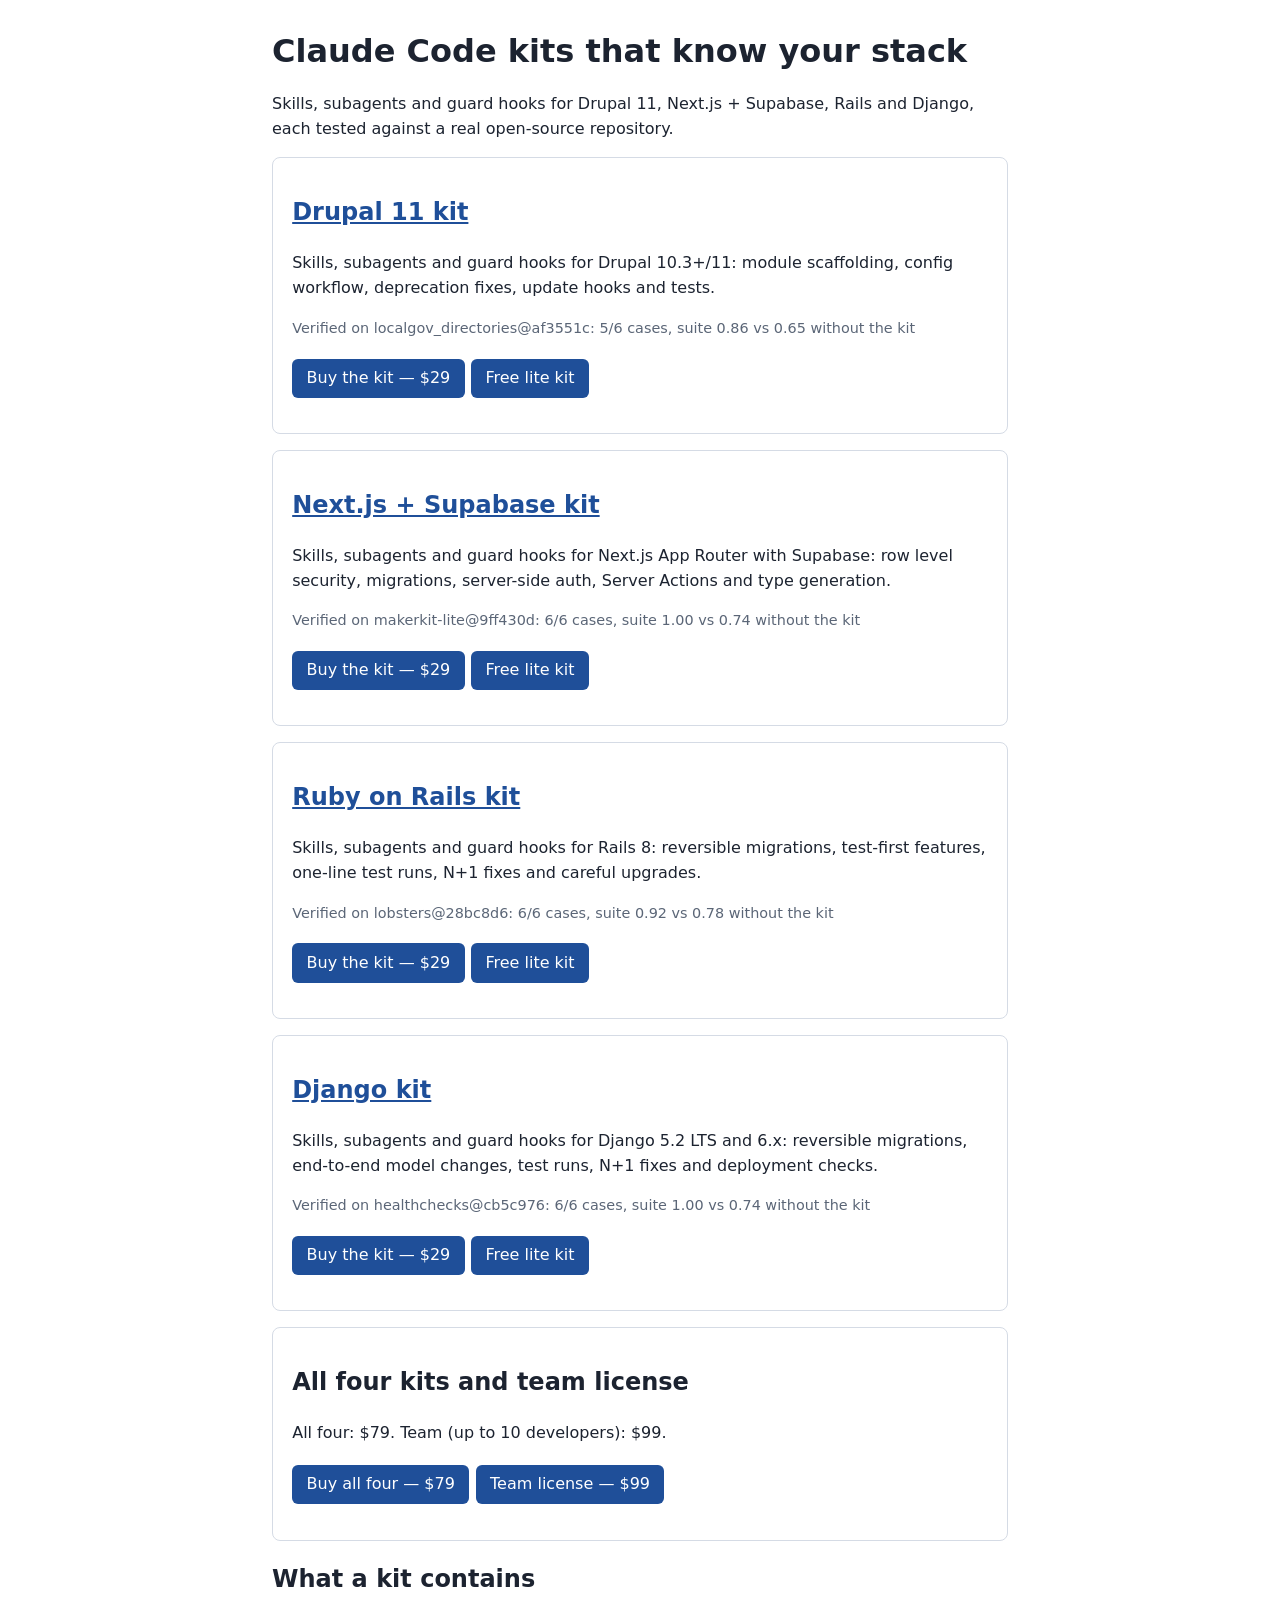
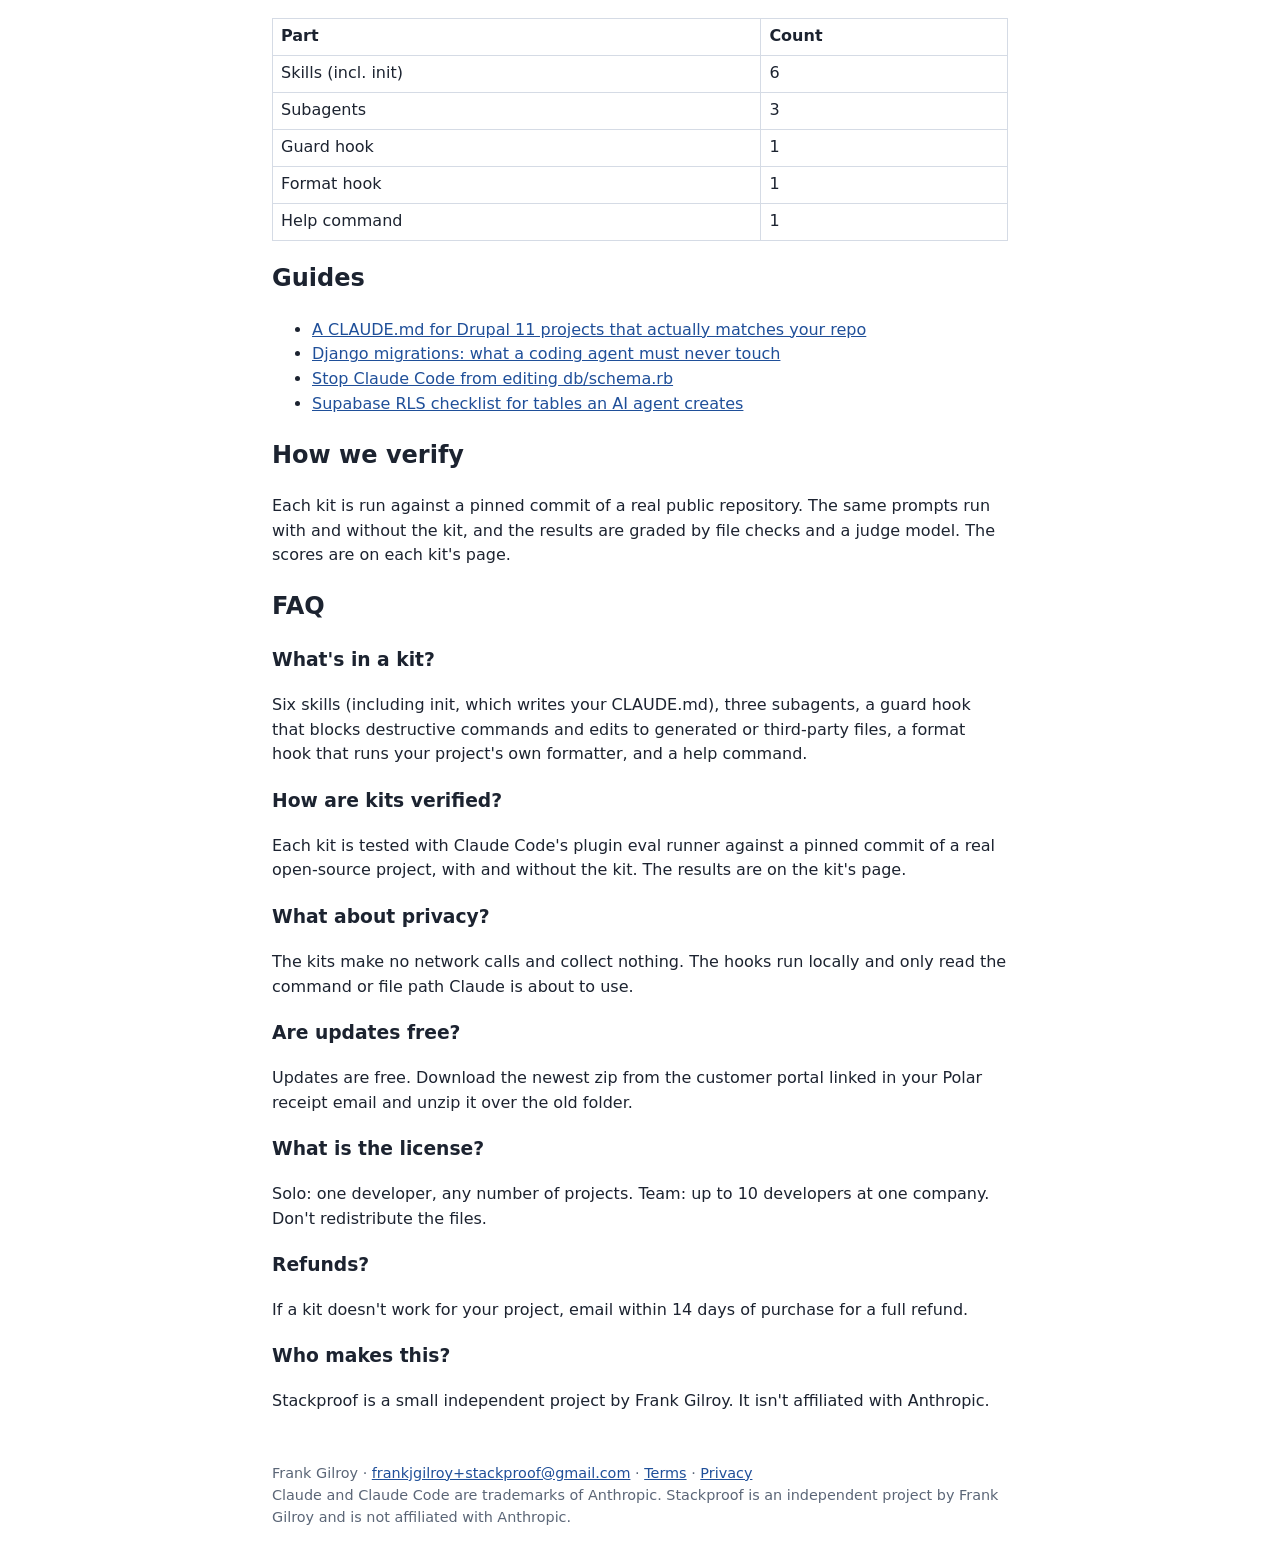
==== commit 1cf03de5: "Add Rails and Supabase guides, guides index, IndexNow key" ====
--- a/docs/index.html
+++ b/docs/index.html
@@ -1 +1 @@
-<!doctype html><html lang="en"><head><meta charset="utf-8"><meta name="viewport" content="width=device-width,initial-scale=1"><title>Stackproof: Claude Code kits for your stack</title><link rel="stylesheet" href="style.css"><script src="config.js"></script></head><body><h1>Claude Code kits that know your stack</h1><p>Skills, subagents and guard hooks for Drupal 11, Next.js + Supabase, Rails and Django, each tested against a real open-source repository.</p><div class="card"><h2><a href="kits/drupal11.html">Drupal 11 kit</a></h2><p>Skills, subagents and guard hooks for Drupal 10.3+/11: module scaffolding, config workflow, deprecation fixes, update hooks and tests.</p><p class="muted">Verified on localgov_directories@af3551c: 5/6 cases, suite 0.86 vs 0.65 without the kit</p><p><span class="buy" data-kit="drupal11"></span><script>(function(){var c=window.STACKPROOF||{},k='drupal11',e=document.currentScript.previousElementSibling,h='';if(c.mode==='polar'&&c.checkout&&c.checkout[k])h='<a class="btn" href="'+c.checkout[k]+'">Buy the kit — $29</a>';else if(c.mode==='agensi'&&c.agensi&&c.agensi[k])h='<a class="btn" href="'+c.agensi[k]+'">Skills edition on Agensi — $19</a>';else h='<span class="muted">Full kit: coming soon</span>';e.innerHTML=h})();</script><a class="btn" href="https://github.com/beingRealFrank/stackproof">Free lite kit</a></p></div><div class="card"><h2><a href="kits/nextjs-supabase.html">Next.js + Supabase kit</a></h2><p>Skills, subagents and guard hooks for Next.js App Router with Supabase: row level security, migrations, server-side auth, Server Actions and type generation.</p><p class="muted">Verified on makerkit-lite@9ff430d: 6/6 cases, suite 1.00 vs 0.74 without the kit</p><p><span class="buy" data-kit="nextjs-supabase"></span><script>(function(){var c=window.STACKPROOF||{},k='nextjs-supabase',e=document.currentScript.previousElementSibling,h='';if(c.mode==='polar'&&c.checkout&&c.checkout[k])h='<a class="btn" href="'+c.checkout[k]+'">Buy the kit — $29</a>';else if(c.mode==='agensi'&&c.agensi&&c.agensi[k])h='<a class="btn" href="'+c.agensi[k]+'">Skills edition on Agensi — $19</a>';else h='<span class="muted">Full kit: coming soon</span>';e.innerHTML=h})();</script><a class="btn" href="https://github.com/beingRealFrank/stackproof">Free lite kit</a></p></div><div class="card"><h2><a href="kits/rails.html">Ruby on Rails kit</a></h2><p>Skills, subagents and guard hooks for Rails 8: reversible migrations, test-first features, one-line test runs, N+1 fixes and careful upgrades.</p><p class="muted">Verified on lobsters@28bc8d6: 6/6 cases, suite 0.92 vs 0.78 without the kit</p><p><span class="buy" data-kit="rails"></span><script>(function(){var c=window.STACKPROOF||{},k='rails',e=document.currentScript.previousElementSibling,h='';if(c.mode==='polar'&&c.checkout&&c.checkout[k])h='<a class="btn" href="'+c.checkout[k]+'">Buy the kit — $29</a>';else if(c.mode==='agensi'&&c.agensi&&c.agensi[k])h='<a class="btn" href="'+c.agensi[k]+'">Skills edition on Agensi — $19</a>';else h='<span class="muted">Full kit: coming soon</span>';e.innerHTML=h})();</script><a class="btn" href="https://github.com/beingRealFrank/stackproof">Free lite kit</a></p></div><div class="card"><h2><a href="kits/django.html">Django kit</a></h2><p>Skills, subagents and guard hooks for Django 5.2 LTS and 6.x: reversible migrations, end-to-end model changes, test runs, N+1 fixes and deployment checks.</p><p class="muted">Verified on healthchecks@cb5c976: 6/6 cases, suite 1.00 vs 0.74 without the kit</p><p><span class="buy" data-kit="django"></span><script>(function(){var c=window.STACKPROOF||{},k='django',e=document.currentScript.previousElementSibling,h='';if(c.mode==='polar'&&c.checkout&&c.checkout[k])h='<a class="btn" href="'+c.checkout[k]+'">Buy the kit — $29</a>';else if(c.mode==='agensi'&&c.agensi&&c.agensi[k])h='<a class="btn" href="'+c.agensi[k]+'">Skills edition on Agensi — $19</a>';else h='<span class="muted">Full kit: coming soon</span>';e.innerHTML=h})();</script><a class="btn" href="https://github.com/beingRealFrank/stackproof">Free lite kit</a></p></div><div class="card"><h2>All four kits and team license</h2><p>All four: $79. Team (up to 10 developers): $99.</p><p><span class="bundle"></span><script>(function(){var c=window.STACKPROOF||{},e=document.currentScript.previousElementSibling,h='';if(c.mode==='polar'&&c.checkout){if(c.checkout.all4)h+='<a class="btn" href="'+c.checkout.all4+'">Buy all four — $79</a>';if(c.checkout.team)h+='<a class="btn" href="'+c.checkout.team+'">Team license — $99</a>'}e.innerHTML=h})();</script></p></div><h2>What a kit contains</h2><table><tr><th>Part</th><th>Count</th></tr><tr><td>Skills (incl. init)</td><td>6</td></tr><tr><td>Subagents</td><td>3</td></tr><tr><td>Guard hook</td><td>1</td></tr><tr><td>Format hook</td><td>1</td></tr><tr><td>Help command</td><td>1</td></tr></table><h2>How we verify</h2><p>Each kit is run against a pinned commit of a real public repository. The same prompts run with and without the kit, and the results are graded by file checks and a judge model. The scores are on each kit's page.</p><h2>FAQ</h2><h3>What's in a kit?</h3><p>Six skills (including init, which writes your CLAUDE.md), three subagents, a guard hook that blocks destructive commands and edits to generated or third-party files, a format hook that runs your project's own formatter, and a help command.</p><h3>How are kits verified?</h3><p>Each kit is tested with Claude Code's plugin eval runner against a pinned commit of a real open-source project, with and without the kit. The results are on the kit's page.</p><h3>What about privacy?</h3><p>The kits make no network calls and collect nothing. The hooks run locally and only read the command or file path Claude is about to use.</p><h3>Are updates free?</h3><p>Updates are free. Download the newest zip from the customer portal linked in your Polar receipt email and unzip it over the old folder.</p><h3>What is the license?</h3><p>Solo: one developer, any number of projects. Team: up to 10 developers at one company. Don't redistribute the files.</p><h3>Refunds?</h3><p>If a kit doesn't work for your project, email within 14 days of purchase for a full refund.</p><h3>Who makes this?</h3><p>Stackproof is a small independent project by Frank Gilroy. It isn't affiliated with Anthropic.</p><footer>Frank Gilroy · <a href="mailto:frankjgilroy+stackproof@gmail.com">frankjgilroy+stackproof@gmail.com</a> · <a href="terms.html">Terms</a> · <a href="privacy.html">Privacy</a><br>Claude and Claude Code are trademarks of Anthropic. Stackproof is an independent project by Frank Gilroy and is not affiliated with Anthropic.</footer></body></html>
+<!doctype html><html lang="en"><head><meta charset="utf-8"><meta name="viewport" content="width=device-width,initial-scale=1"><title>Stackproof: Claude Code kits for your stack</title><link rel="stylesheet" href="style.css"><script src="config.js"></script></head><body><h1>Claude Code kits that know your stack</h1><p>Skills, subagents and guard hooks for Drupal 11, Next.js + Supabase, Rails and Django, each tested against a real open-source repository.</p><div class="card"><h2><a href="kits/drupal11.html">Drupal 11 kit</a></h2><p>Skills, subagents and guard hooks for Drupal 10.3+/11: module scaffolding, config workflow, deprecation fixes, update hooks and tests.</p><p class="muted">Verified on localgov_directories@af3551c: 5/6 cases, suite 0.86 vs 0.65 without the kit</p><p><span class="buy" data-kit="drupal11"></span><script>(function(){var c=window.STACKPROOF||{},k='drupal11',e=document.currentScript.previousElementSibling,h='';if(c.mode==='polar'&&c.checkout&&c.checkout[k])h='<a class="btn" href="'+c.checkout[k]+'">Buy the kit — $29</a>';else if(c.mode==='agensi'&&c.agensi&&c.agensi[k])h='<a class="btn" href="'+c.agensi[k]+'">Skills edition on Agensi — $19</a>';else h='<span class="muted">Full kit: coming soon</span>';e.innerHTML=h})();</script><a class="btn" href="https://github.com/beingRealFrank/stackproof">Free lite kit</a></p></div><div class="card"><h2><a href="kits/nextjs-supabase.html">Next.js + Supabase kit</a></h2><p>Skills, subagents and guard hooks for Next.js App Router with Supabase: row level security, migrations, server-side auth, Server Actions and type generation.</p><p class="muted">Verified on makerkit-lite@9ff430d: 6/6 cases, suite 1.00 vs 0.74 without the kit</p><p><span class="buy" data-kit="nextjs-supabase"></span><script>(function(){var c=window.STACKPROOF||{},k='nextjs-supabase',e=document.currentScript.previousElementSibling,h='';if(c.mode==='polar'&&c.checkout&&c.checkout[k])h='<a class="btn" href="'+c.checkout[k]+'">Buy the kit — $29</a>';else if(c.mode==='agensi'&&c.agensi&&c.agensi[k])h='<a class="btn" href="'+c.agensi[k]+'">Skills edition on Agensi — $19</a>';else h='<span class="muted">Full kit: coming soon</span>';e.innerHTML=h})();</script><a class="btn" href="https://github.com/beingRealFrank/stackproof">Free lite kit</a></p></div><div class="card"><h2><a href="kits/rails.html">Ruby on Rails kit</a></h2><p>Skills, subagents and guard hooks for Rails 8: reversible migrations, test-first features, one-line test runs, N+1 fixes and careful upgrades.</p><p class="muted">Verified on lobsters@28bc8d6: 6/6 cases, suite 0.92 vs 0.78 without the kit</p><p><span class="buy" data-kit="rails"></span><script>(function(){var c=window.STACKPROOF||{},k='rails',e=document.currentScript.previousElementSibling,h='';if(c.mode==='polar'&&c.checkout&&c.checkout[k])h='<a class="btn" href="'+c.checkout[k]+'">Buy the kit — $29</a>';else if(c.mode==='agensi'&&c.agensi&&c.agensi[k])h='<a class="btn" href="'+c.agensi[k]+'">Skills edition on Agensi — $19</a>';else h='<span class="muted">Full kit: coming soon</span>';e.innerHTML=h})();</script><a class="btn" href="https://github.com/beingRealFrank/stackproof">Free lite kit</a></p></div><div class="card"><h2><a href="kits/django.html">Django kit</a></h2><p>Skills, subagents and guard hooks for Django 5.2 LTS and 6.x: reversible migrations, end-to-end model changes, test runs, N+1 fixes and deployment checks.</p><p class="muted">Verified on healthchecks@cb5c976: 6/6 cases, suite 1.00 vs 0.74 without the kit</p><p><span class="buy" data-kit="django"></span><script>(function(){var c=window.STACKPROOF||{},k='django',e=document.currentScript.previousElementSibling,h='';if(c.mode==='polar'&&c.checkout&&c.checkout[k])h='<a class="btn" href="'+c.checkout[k]+'">Buy the kit — $29</a>';else if(c.mode==='agensi'&&c.agensi&&c.agensi[k])h='<a class="btn" href="'+c.agensi[k]+'">Skills edition on Agensi — $19</a>';else h='<span class="muted">Full kit: coming soon</span>';e.innerHTML=h})();</script><a class="btn" href="https://github.com/beingRealFrank/stackproof">Free lite kit</a></p></div><div class="card"><h2>All four kits and team license</h2><p>All four: $79. Team (up to 10 developers): $99.</p><p><span class="bundle"></span><script>(function(){var c=window.STACKPROOF||{},e=document.currentScript.previousElementSibling,h='';if(c.mode==='polar'&&c.checkout){if(c.checkout.all4)h+='<a class="btn" href="'+c.checkout.all4+'">Buy all four — $79</a>';if(c.checkout.team)h+='<a class="btn" href="'+c.checkout.team+'">Team license — $99</a>'}e.innerHTML=h})();</script></p></div><h2>What a kit contains</h2><table><tr><th>Part</th><th>Count</th></tr><tr><td>Skills (incl. init)</td><td>6</td></tr><tr><td>Subagents</td><td>3</td></tr><tr><td>Guard hook</td><td>1</td></tr><tr><td>Format hook</td><td>1</td></tr><tr><td>Help command</td><td>1</td></tr></table><h2>Guides</h2><ul><li><a href="guides/claude-md-for-drupal-11.html">A CLAUDE.md for Drupal 11 projects that actually matches your repo</a></li><li><a href="guides/django-migrations-agent-rules.html">Django migrations: what a coding agent must never touch</a></li><li><a href="guides/stop-claude-code-editing-db-schema-rb.html">Stop Claude Code from editing db/schema.rb</a></li><li><a href="guides/supabase-rls-checklist-for-agent-created-tables.html">Supabase RLS checklist for tables an AI agent creates</a></li></ul><h2>How we verify</h2><p>Each kit is run against a pinned commit of a real public repository. The same prompts run with and without the kit, and the results are graded by file checks and a judge model. The scores are on each kit's page.</p><h2>FAQ</h2><h3>What's in a kit?</h3><p>Six skills (including init, which writes your CLAUDE.md), three subagents, a guard hook that blocks destructive commands and edits to generated or third-party files, a format hook that runs your project's own formatter, and a help command.</p><h3>How are kits verified?</h3><p>Each kit is tested with Claude Code's plugin eval runner against a pinned commit of a real open-source project, with and without the kit. The results are on the kit's page.</p><h3>What about privacy?</h3><p>The kits make no network calls and collect nothing. The hooks run locally and only read the command or file path Claude is about to use.</p><h3>Are updates free?</h3><p>Updates are free. Download the newest zip from the customer portal linked in your Polar receipt email and unzip it over the old folder.</p><h3>What is the license?</h3><p>Solo: one developer, any number of projects. Team: up to 10 developers at one company. Don't redistribute the files.</p><h3>Refunds?</h3><p>If a kit doesn't work for your project, email within 14 days of purchase for a full refund.</p><h3>Who makes this?</h3><p>Stackproof is a small independent project by Frank Gilroy. It isn't affiliated with Anthropic.</p><footer>Frank Gilroy · <a href="mailto:frankjgilroy+stackproof@gmail.com">frankjgilroy+stackproof@gmail.com</a> · <a href="terms.html">Terms</a> · <a href="privacy.html">Privacy</a><br>Claude and Claude Code are trademarks of Anthropic. Stackproof is an independent project by Frank Gilroy and is not affiliated with Anthropic.</footer></body></html>
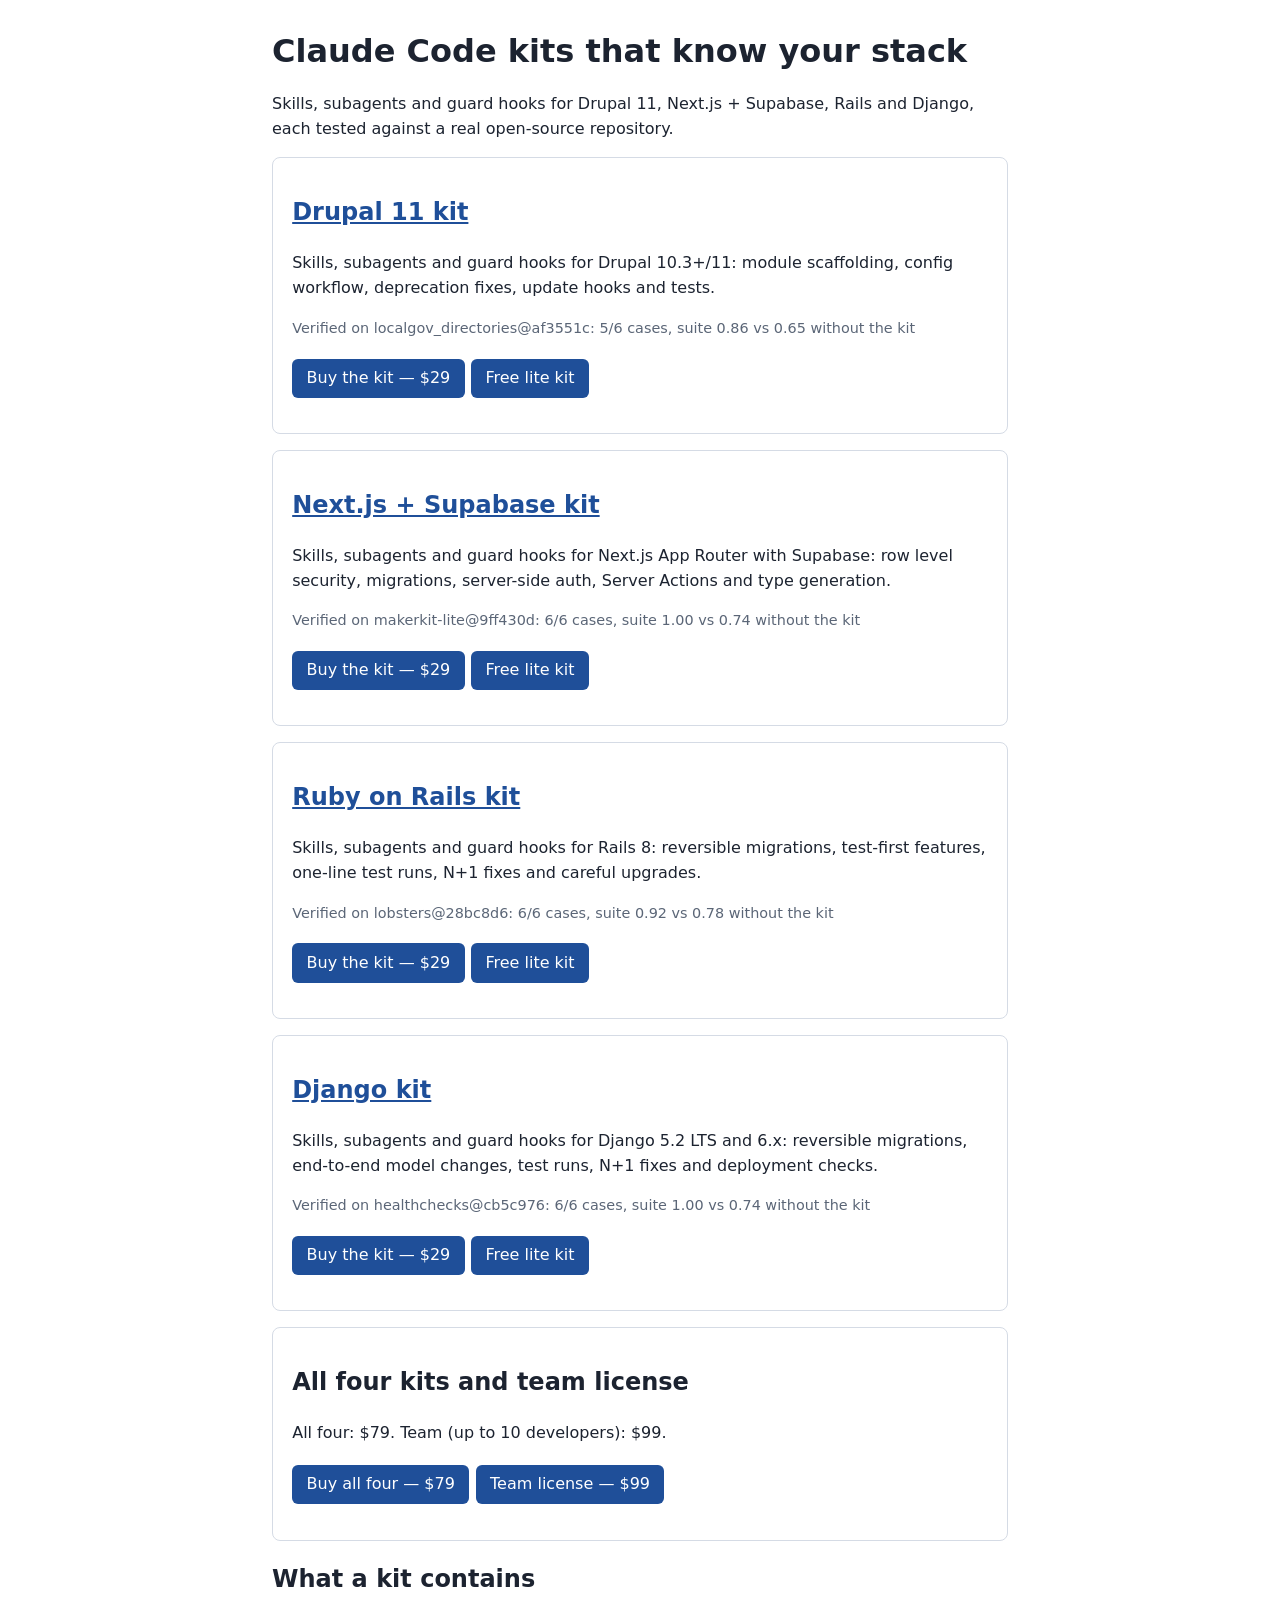
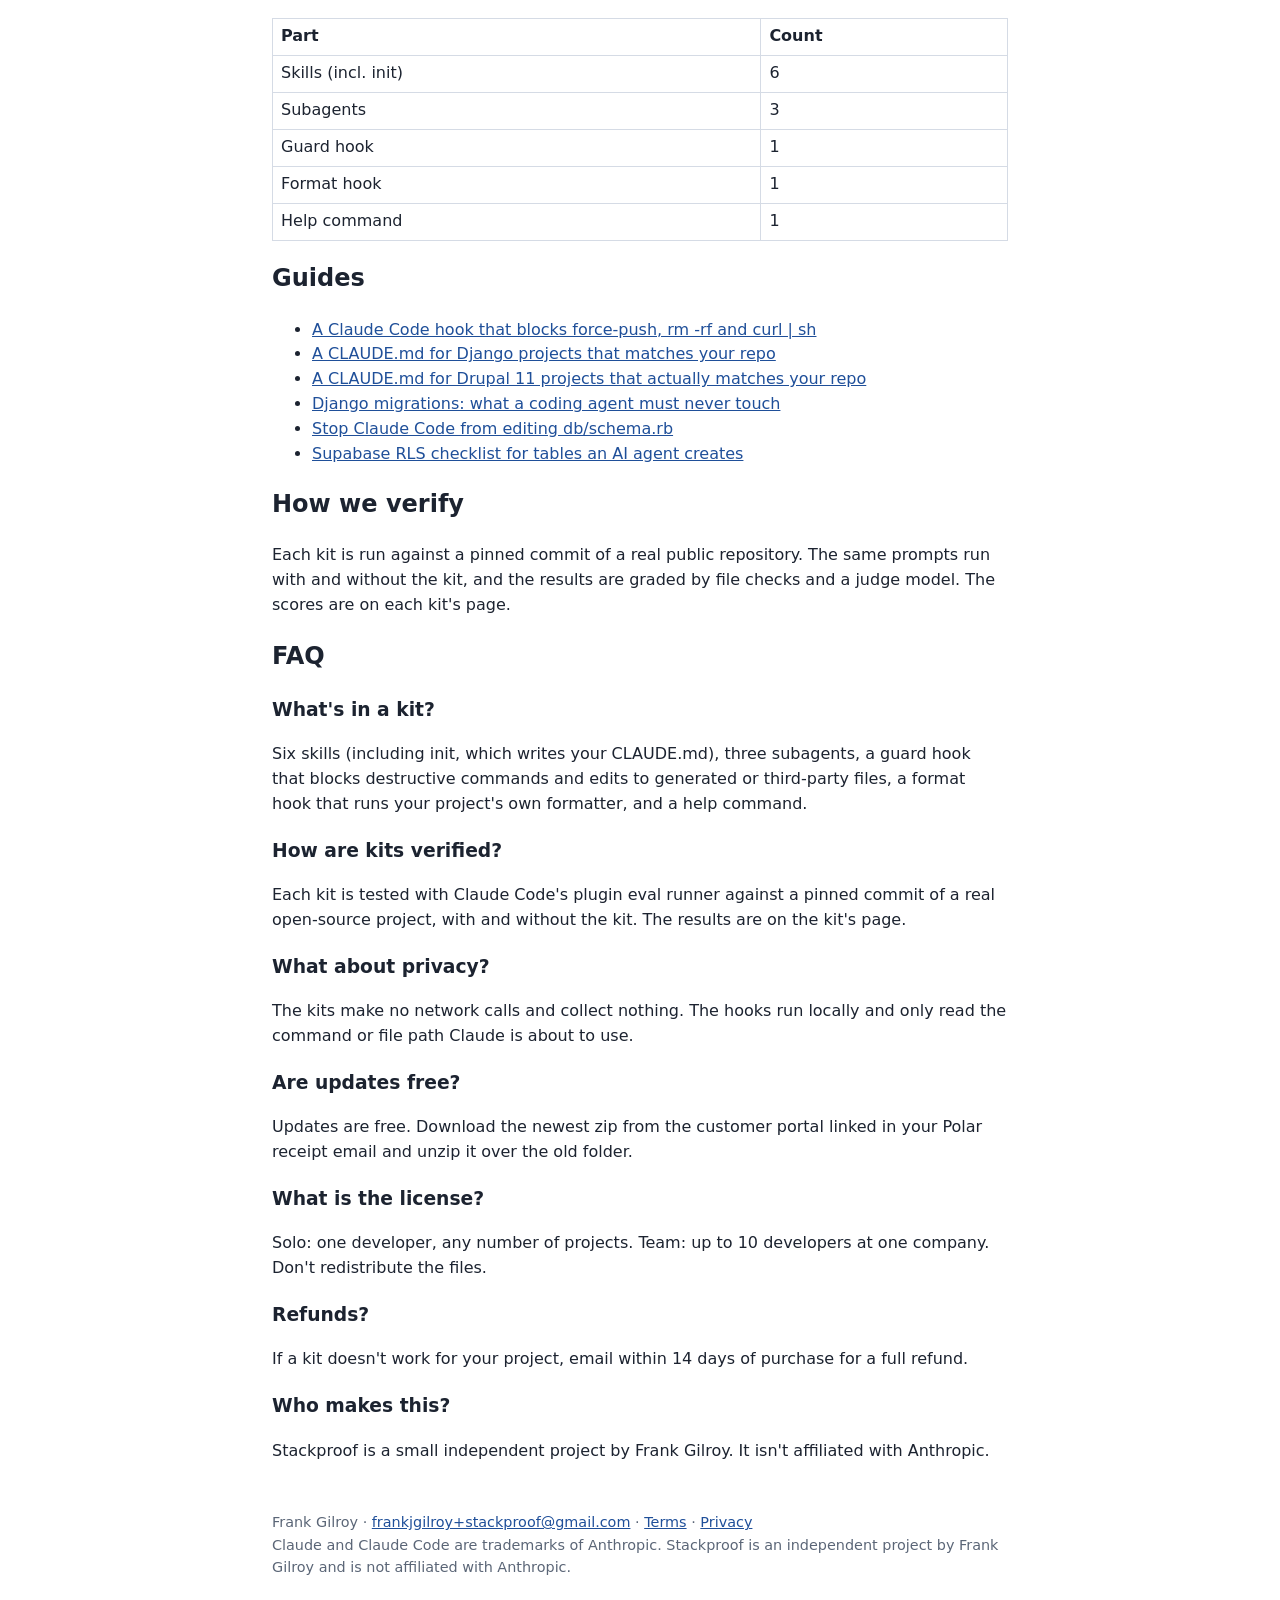
==== commit 28f4f85a: "Add guides: Claude Code guard hook, CLAUDE.md for Django" ====
--- a/docs/index.html
+++ b/docs/index.html
@@ -1 +1 @@
-<!doctype html><html lang="en"><head><meta charset="utf-8"><meta name="viewport" content="width=device-width,initial-scale=1"><title>Stackproof: Claude Code kits for your stack</title><link rel="stylesheet" href="style.css"><script src="config.js"></script></head><body><h1>Claude Code kits that know your stack</h1><p>Skills, subagents and guard hooks for Drupal 11, Next.js + Supabase, Rails and Django, each tested against a real open-source repository.</p><div class="card"><h2><a href="kits/drupal11.html">Drupal 11 kit</a></h2><p>Skills, subagents and guard hooks for Drupal 10.3+/11: module scaffolding, config workflow, deprecation fixes, update hooks and tests.</p><p class="muted">Verified on localgov_directories@af3551c: 5/6 cases, suite 0.86 vs 0.65 without the kit</p><p><span class="buy" data-kit="drupal11"></span><script>(function(){var c=window.STACKPROOF||{},k='drupal11',e=document.currentScript.previousElementSibling,h='';if(c.mode==='polar'&&c.checkout&&c.checkout[k])h='<a class="btn" href="'+c.checkout[k]+'">Buy the kit — $29</a>';else if(c.mode==='agensi'&&c.agensi&&c.agensi[k])h='<a class="btn" href="'+c.agensi[k]+'">Skills edition on Agensi — $19</a>';else h='<span class="muted">Full kit: coming soon</span>';e.innerHTML=h})();</script><a class="btn" href="https://github.com/beingRealFrank/stackproof">Free lite kit</a></p></div><div class="card"><h2><a href="kits/nextjs-supabase.html">Next.js + Supabase kit</a></h2><p>Skills, subagents and guard hooks for Next.js App Router with Supabase: row level security, migrations, server-side auth, Server Actions and type generation.</p><p class="muted">Verified on makerkit-lite@9ff430d: 6/6 cases, suite 1.00 vs 0.74 without the kit</p><p><span class="buy" data-kit="nextjs-supabase"></span><script>(function(){var c=window.STACKPROOF||{},k='nextjs-supabase',e=document.currentScript.previousElementSibling,h='';if(c.mode==='polar'&&c.checkout&&c.checkout[k])h='<a class="btn" href="'+c.checkout[k]+'">Buy the kit — $29</a>';else if(c.mode==='agensi'&&c.agensi&&c.agensi[k])h='<a class="btn" href="'+c.agensi[k]+'">Skills edition on Agensi — $19</a>';else h='<span class="muted">Full kit: coming soon</span>';e.innerHTML=h})();</script><a class="btn" href="https://github.com/beingRealFrank/stackproof">Free lite kit</a></p></div><div class="card"><h2><a href="kits/rails.html">Ruby on Rails kit</a></h2><p>Skills, subagents and guard hooks for Rails 8: reversible migrations, test-first features, one-line test runs, N+1 fixes and careful upgrades.</p><p class="muted">Verified on lobsters@28bc8d6: 6/6 cases, suite 0.92 vs 0.78 without the kit</p><p><span class="buy" data-kit="rails"></span><script>(function(){var c=window.STACKPROOF||{},k='rails',e=document.currentScript.previousElementSibling,h='';if(c.mode==='polar'&&c.checkout&&c.checkout[k])h='<a class="btn" href="'+c.checkout[k]+'">Buy the kit — $29</a>';else if(c.mode==='agensi'&&c.agensi&&c.agensi[k])h='<a class="btn" href="'+c.agensi[k]+'">Skills edition on Agensi — $19</a>';else h='<span class="muted">Full kit: coming soon</span>';e.innerHTML=h})();</script><a class="btn" href="https://github.com/beingRealFrank/stackproof">Free lite kit</a></p></div><div class="card"><h2><a href="kits/django.html">Django kit</a></h2><p>Skills, subagents and guard hooks for Django 5.2 LTS and 6.x: reversible migrations, end-to-end model changes, test runs, N+1 fixes and deployment checks.</p><p class="muted">Verified on healthchecks@cb5c976: 6/6 cases, suite 1.00 vs 0.74 without the kit</p><p><span class="buy" data-kit="django"></span><script>(function(){var c=window.STACKPROOF||{},k='django',e=document.currentScript.previousElementSibling,h='';if(c.mode==='polar'&&c.checkout&&c.checkout[k])h='<a class="btn" href="'+c.checkout[k]+'">Buy the kit — $29</a>';else if(c.mode==='agensi'&&c.agensi&&c.agensi[k])h='<a class="btn" href="'+c.agensi[k]+'">Skills edition on Agensi — $19</a>';else h='<span class="muted">Full kit: coming soon</span>';e.innerHTML=h})();</script><a class="btn" href="https://github.com/beingRealFrank/stackproof">Free lite kit</a></p></div><div class="card"><h2>All four kits and team license</h2><p>All four: $79. Team (up to 10 developers): $99.</p><p><span class="bundle"></span><script>(function(){var c=window.STACKPROOF||{},e=document.currentScript.previousElementSibling,h='';if(c.mode==='polar'&&c.checkout){if(c.checkout.all4)h+='<a class="btn" href="'+c.checkout.all4+'">Buy all four — $79</a>';if(c.checkout.team)h+='<a class="btn" href="'+c.checkout.team+'">Team license — $99</a>'}e.innerHTML=h})();</script></p></div><h2>What a kit contains</h2><table><tr><th>Part</th><th>Count</th></tr><tr><td>Skills (incl. init)</td><td>6</td></tr><tr><td>Subagents</td><td>3</td></tr><tr><td>Guard hook</td><td>1</td></tr><tr><td>Format hook</td><td>1</td></tr><tr><td>Help command</td><td>1</td></tr></table><h2>Guides</h2><ul><li><a href="guides/claude-md-for-drupal-11.html">A CLAUDE.md for Drupal 11 projects that actually matches your repo</a></li><li><a href="guides/django-migrations-agent-rules.html">Django migrations: what a coding agent must never touch</a></li><li><a href="guides/stop-claude-code-editing-db-schema-rb.html">Stop Claude Code from editing db/schema.rb</a></li><li><a href="guides/supabase-rls-checklist-for-agent-created-tables.html">Supabase RLS checklist for tables an AI agent creates</a></li></ul><h2>How we verify</h2><p>Each kit is run against a pinned commit of a real public repository. The same prompts run with and without the kit, and the results are graded by file checks and a judge model. The scores are on each kit's page.</p><h2>FAQ</h2><h3>What's in a kit?</h3><p>Six skills (including init, which writes your CLAUDE.md), three subagents, a guard hook that blocks destructive commands and edits to generated or third-party files, a format hook that runs your project's own formatter, and a help command.</p><h3>How are kits verified?</h3><p>Each kit is tested with Claude Code's plugin eval runner against a pinned commit of a real open-source project, with and without the kit. The results are on the kit's page.</p><h3>What about privacy?</h3><p>The kits make no network calls and collect nothing. The hooks run locally and only read the command or file path Claude is about to use.</p><h3>Are updates free?</h3><p>Updates are free. Download the newest zip from the customer portal linked in your Polar receipt email and unzip it over the old folder.</p><h3>What is the license?</h3><p>Solo: one developer, any number of projects. Team: up to 10 developers at one company. Don't redistribute the files.</p><h3>Refunds?</h3><p>If a kit doesn't work for your project, email within 14 days of purchase for a full refund.</p><h3>Who makes this?</h3><p>Stackproof is a small independent project by Frank Gilroy. It isn't affiliated with Anthropic.</p><footer>Frank Gilroy · <a href="mailto:frankjgilroy+stackproof@gmail.com">frankjgilroy+stackproof@gmail.com</a> · <a href="terms.html">Terms</a> · <a href="privacy.html">Privacy</a><br>Claude and Claude Code are trademarks of Anthropic. Stackproof is an independent project by Frank Gilroy and is not affiliated with Anthropic.</footer></body></html>
+<!doctype html><html lang="en"><head><meta charset="utf-8"><meta name="viewport" content="width=device-width,initial-scale=1"><title>Stackproof: Claude Code kits for your stack</title><link rel="stylesheet" href="style.css"><script src="config.js"></script></head><body><h1>Claude Code kits that know your stack</h1><p>Skills, subagents and guard hooks for Drupal 11, Next.js + Supabase, Rails and Django, each tested against a real open-source repository.</p><div class="card"><h2><a href="kits/drupal11.html">Drupal 11 kit</a></h2><p>Skills, subagents and guard hooks for Drupal 10.3+/11: module scaffolding, config workflow, deprecation fixes, update hooks and tests.</p><p class="muted">Verified on localgov_directories@af3551c: 5/6 cases, suite 0.86 vs 0.65 without the kit</p><p><span class="buy" data-kit="drupal11"></span><script>(function(){var c=window.STACKPROOF||{},k='drupal11',e=document.currentScript.previousElementSibling,h='';if(c.mode==='polar'&&c.checkout&&c.checkout[k])h='<a class="btn" href="'+c.checkout[k]+'">Buy the kit — $29</a>';else if(c.mode==='agensi'&&c.agensi&&c.agensi[k])h='<a class="btn" href="'+c.agensi[k]+'">Skills edition on Agensi — $19</a>';else h='<span class="muted">Full kit: coming soon</span>';e.innerHTML=h})();</script><a class="btn" href="https://github.com/beingRealFrank/stackproof">Free lite kit</a></p></div><div class="card"><h2><a href="kits/nextjs-supabase.html">Next.js + Supabase kit</a></h2><p>Skills, subagents and guard hooks for Next.js App Router with Supabase: row level security, migrations, server-side auth, Server Actions and type generation.</p><p class="muted">Verified on makerkit-lite@9ff430d: 6/6 cases, suite 1.00 vs 0.74 without the kit</p><p><span class="buy" data-kit="nextjs-supabase"></span><script>(function(){var c=window.STACKPROOF||{},k='nextjs-supabase',e=document.currentScript.previousElementSibling,h='';if(c.mode==='polar'&&c.checkout&&c.checkout[k])h='<a class="btn" href="'+c.checkout[k]+'">Buy the kit — $29</a>';else if(c.mode==='agensi'&&c.agensi&&c.agensi[k])h='<a class="btn" href="'+c.agensi[k]+'">Skills edition on Agensi — $19</a>';else h='<span class="muted">Full kit: coming soon</span>';e.innerHTML=h})();</script><a class="btn" href="https://github.com/beingRealFrank/stackproof">Free lite kit</a></p></div><div class="card"><h2><a href="kits/rails.html">Ruby on Rails kit</a></h2><p>Skills, subagents and guard hooks for Rails 8: reversible migrations, test-first features, one-line test runs, N+1 fixes and careful upgrades.</p><p class="muted">Verified on lobsters@28bc8d6: 6/6 cases, suite 0.92 vs 0.78 without the kit</p><p><span class="buy" data-kit="rails"></span><script>(function(){var c=window.STACKPROOF||{},k='rails',e=document.currentScript.previousElementSibling,h='';if(c.mode==='polar'&&c.checkout&&c.checkout[k])h='<a class="btn" href="'+c.checkout[k]+'">Buy the kit — $29</a>';else if(c.mode==='agensi'&&c.agensi&&c.agensi[k])h='<a class="btn" href="'+c.agensi[k]+'">Skills edition on Agensi — $19</a>';else h='<span class="muted">Full kit: coming soon</span>';e.innerHTML=h})();</script><a class="btn" href="https://github.com/beingRealFrank/stackproof">Free lite kit</a></p></div><div class="card"><h2><a href="kits/django.html">Django kit</a></h2><p>Skills, subagents and guard hooks for Django 5.2 LTS and 6.x: reversible migrations, end-to-end model changes, test runs, N+1 fixes and deployment checks.</p><p class="muted">Verified on healthchecks@cb5c976: 6/6 cases, suite 1.00 vs 0.74 without the kit</p><p><span class="buy" data-kit="django"></span><script>(function(){var c=window.STACKPROOF||{},k='django',e=document.currentScript.previousElementSibling,h='';if(c.mode==='polar'&&c.checkout&&c.checkout[k])h='<a class="btn" href="'+c.checkout[k]+'">Buy the kit — $29</a>';else if(c.mode==='agensi'&&c.agensi&&c.agensi[k])h='<a class="btn" href="'+c.agensi[k]+'">Skills edition on Agensi — $19</a>';else h='<span class="muted">Full kit: coming soon</span>';e.innerHTML=h})();</script><a class="btn" href="https://github.com/beingRealFrank/stackproof">Free lite kit</a></p></div><div class="card"><h2>All four kits and team license</h2><p>All four: $79. Team (up to 10 developers): $99.</p><p><span class="bundle"></span><script>(function(){var c=window.STACKPROOF||{},e=document.currentScript.previousElementSibling,h='';if(c.mode==='polar'&&c.checkout){if(c.checkout.all4)h+='<a class="btn" href="'+c.checkout.all4+'">Buy all four — $79</a>';if(c.checkout.team)h+='<a class="btn" href="'+c.checkout.team+'">Team license — $99</a>'}e.innerHTML=h})();</script></p></div><h2>What a kit contains</h2><table><tr><th>Part</th><th>Count</th></tr><tr><td>Skills (incl. init)</td><td>6</td></tr><tr><td>Subagents</td><td>3</td></tr><tr><td>Guard hook</td><td>1</td></tr><tr><td>Format hook</td><td>1</td></tr><tr><td>Help command</td><td>1</td></tr></table><h2>Guides</h2><ul><li><a href="guides/claude-code-hook-block-dangerous-commands.html">A Claude Code hook that blocks force-push, rm -rf and curl | sh</a></li><li><a href="guides/claude-md-for-django.html">A CLAUDE.md for Django projects that matches your repo</a></li><li><a href="guides/claude-md-for-drupal-11.html">A CLAUDE.md for Drupal 11 projects that actually matches your repo</a></li><li><a href="guides/django-migrations-agent-rules.html">Django migrations: what a coding agent must never touch</a></li><li><a href="guides/stop-claude-code-editing-db-schema-rb.html">Stop Claude Code from editing db/schema.rb</a></li><li><a href="guides/supabase-rls-checklist-for-agent-created-tables.html">Supabase RLS checklist for tables an AI agent creates</a></li></ul><h2>How we verify</h2><p>Each kit is run against a pinned commit of a real public repository. The same prompts run with and without the kit, and the results are graded by file checks and a judge model. The scores are on each kit's page.</p><h2>FAQ</h2><h3>What's in a kit?</h3><p>Six skills (including init, which writes your CLAUDE.md), three subagents, a guard hook that blocks destructive commands and edits to generated or third-party files, a format hook that runs your project's own formatter, and a help command.</p><h3>How are kits verified?</h3><p>Each kit is tested with Claude Code's plugin eval runner against a pinned commit of a real open-source project, with and without the kit. The results are on the kit's page.</p><h3>What about privacy?</h3><p>The kits make no network calls and collect nothing. The hooks run locally and only read the command or file path Claude is about to use.</p><h3>Are updates free?</h3><p>Updates are free. Download the newest zip from the customer portal linked in your Polar receipt email and unzip it over the old folder.</p><h3>What is the license?</h3><p>Solo: one developer, any number of projects. Team: up to 10 developers at one company. Don't redistribute the files.</p><h3>Refunds?</h3><p>If a kit doesn't work for your project, email within 14 days of purchase for a full refund.</p><h3>Who makes this?</h3><p>Stackproof is a small independent project by Frank Gilroy. It isn't affiliated with Anthropic.</p><footer>Frank Gilroy · <a href="mailto:frankjgilroy+stackproof@gmail.com">frankjgilroy+stackproof@gmail.com</a> · <a href="terms.html">Terms</a> · <a href="privacy.html">Privacy</a><br>Claude and Claude Code are trademarks of Anthropic. Stackproof is an independent project by Frank Gilroy and is not affiliated with Anthropic.</footer></body></html>
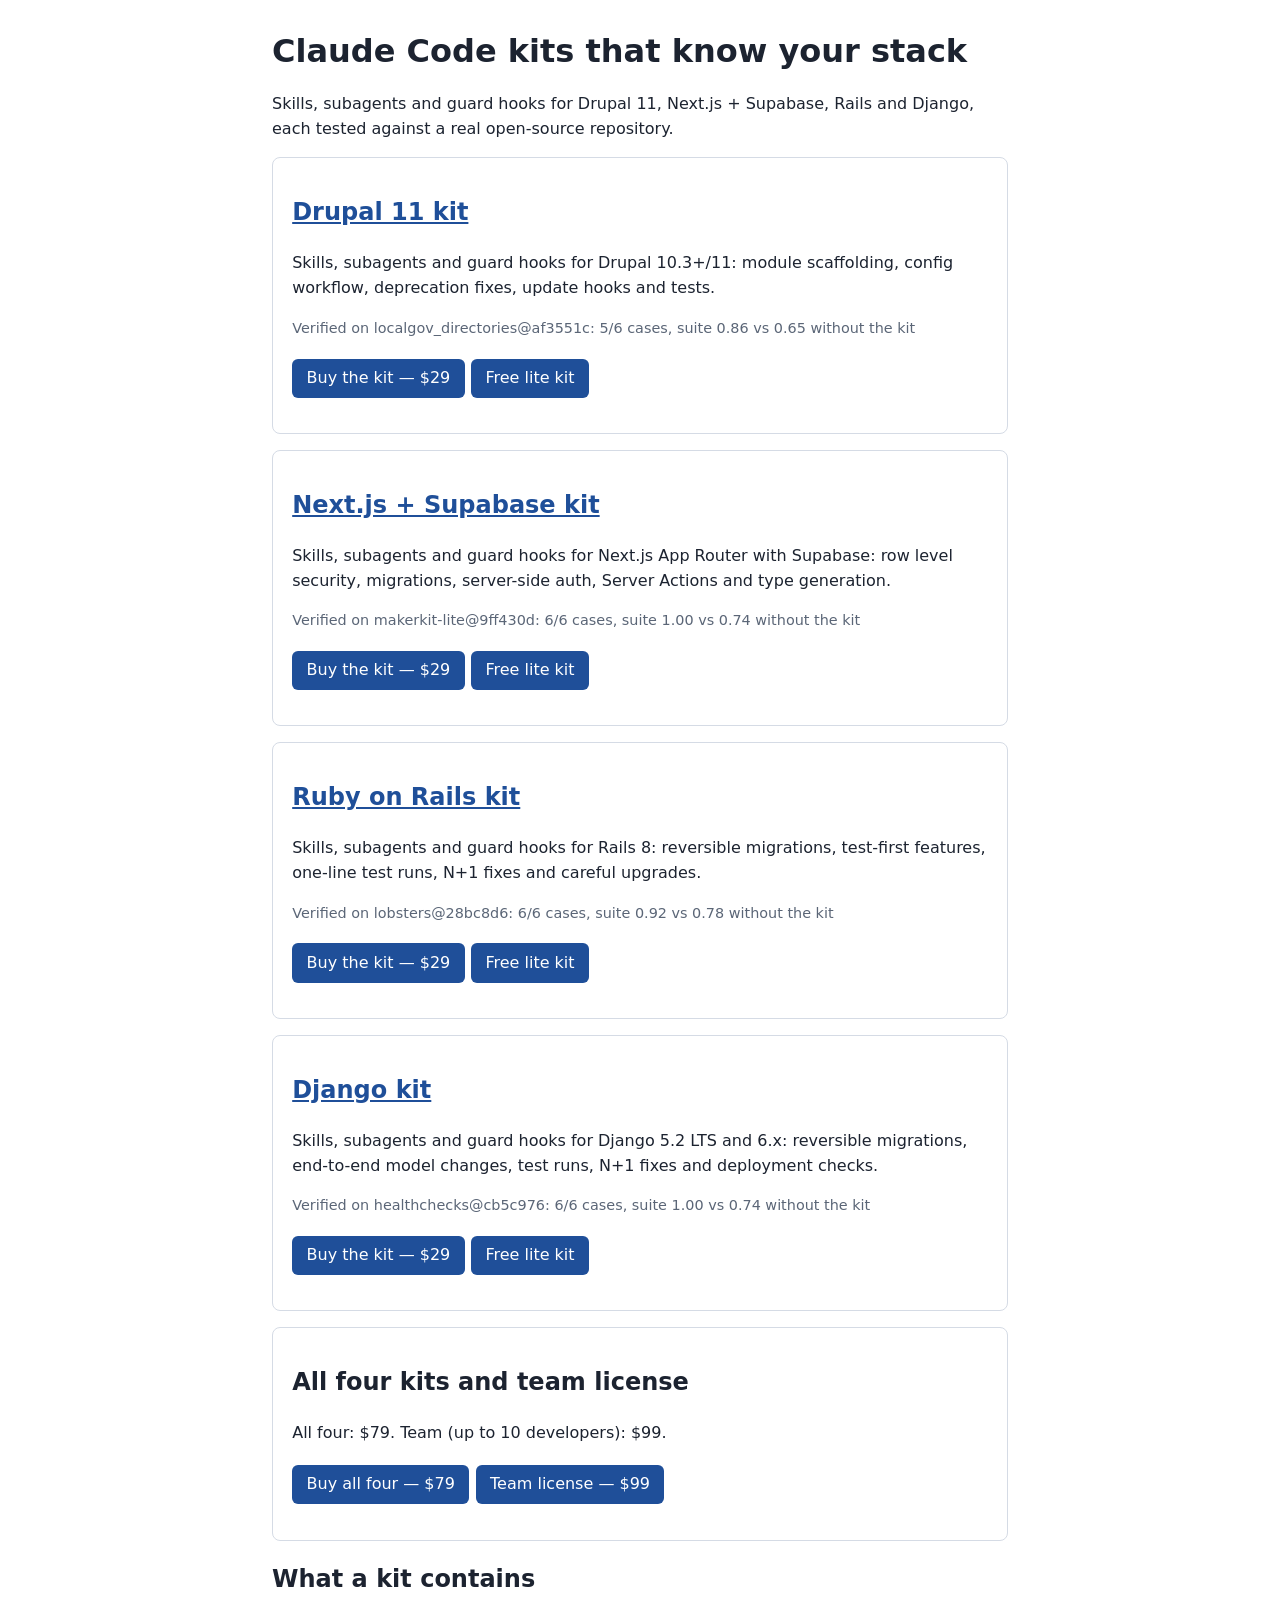
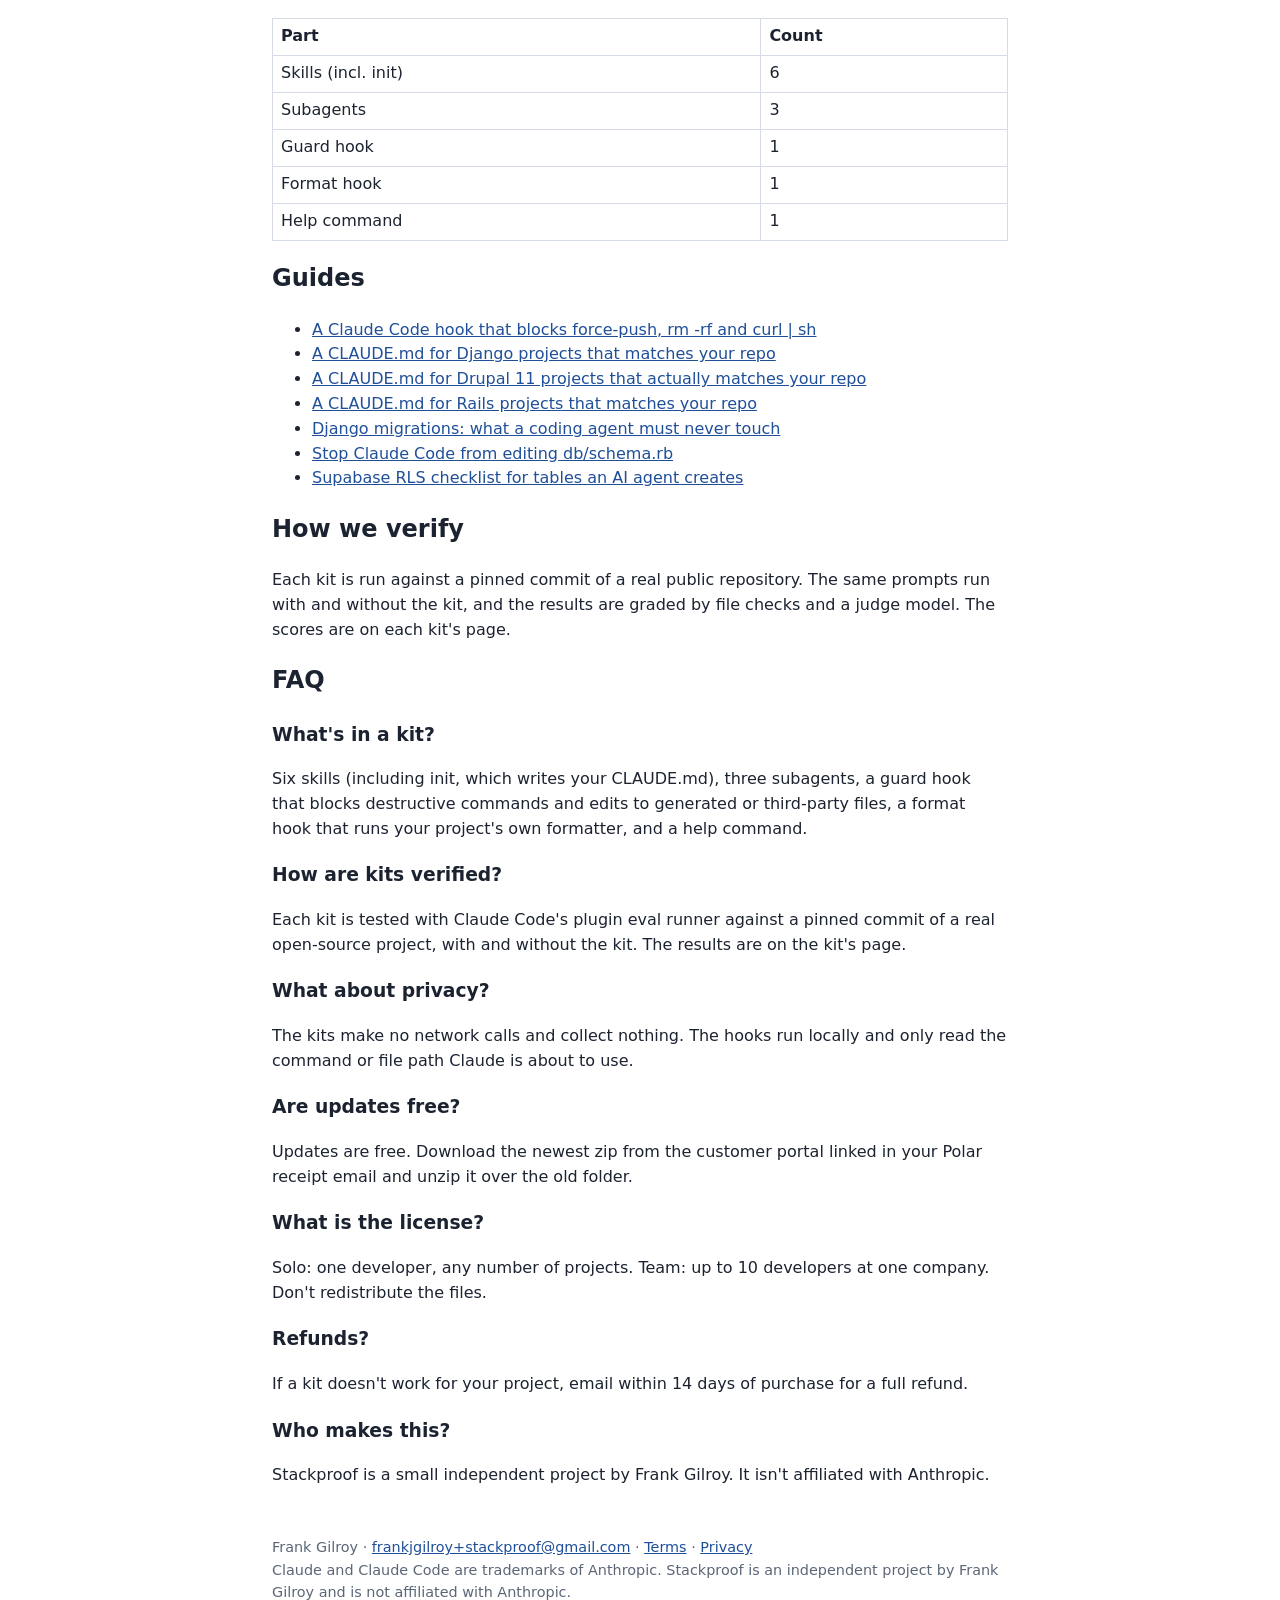
==== commit 812c4df9: "Add guide: CLAUDE.md for Rails projects Co-Authored-By: Claude Sonnet 5.5 <noreply@anthropic.com>" ====
--- a/docs/index.html
+++ b/docs/index.html
@@ -1 +1 @@
-<!doctype html><html lang="en"><head><meta charset="utf-8"><meta name="viewport" content="width=device-width,initial-scale=1"><title>Stackproof: Claude Code kits for your stack</title><link rel="stylesheet" href="style.css"><script src="config.js"></script></head><body><h1>Claude Code kits that know your stack</h1><p>Skills, subagents and guard hooks for Drupal 11, Next.js + Supabase, Rails and Django, each tested against a real open-source repository.</p><div class="card"><h2><a href="kits/drupal11.html">Drupal 11 kit</a></h2><p>Skills, subagents and guard hooks for Drupal 10.3+/11: module scaffolding, config workflow, deprecation fixes, update hooks and tests.</p><p class="muted">Verified on localgov_directories@af3551c: 5/6 cases, suite 0.86 vs 0.65 without the kit</p><p><span class="buy" data-kit="drupal11"></span><script>(function(){var c=window.STACKPROOF||{},k='drupal11',e=document.currentScript.previousElementSibling,h='';if(c.mode==='polar'&&c.checkout&&c.checkout[k])h='<a class="btn" href="'+c.checkout[k]+'">Buy the kit — $29</a>';else if(c.mode==='agensi'&&c.agensi&&c.agensi[k])h='<a class="btn" href="'+c.agensi[k]+'">Skills edition on Agensi — $19</a>';else h='<span class="muted">Full kit: coming soon</span>';e.innerHTML=h})();</script><a class="btn" href="https://github.com/beingRealFrank/stackproof">Free lite kit</a></p></div><div class="card"><h2><a href="kits/nextjs-supabase.html">Next.js + Supabase kit</a></h2><p>Skills, subagents and guard hooks for Next.js App Router with Supabase: row level security, migrations, server-side auth, Server Actions and type generation.</p><p class="muted">Verified on makerkit-lite@9ff430d: 6/6 cases, suite 1.00 vs 0.74 without the kit</p><p><span class="buy" data-kit="nextjs-supabase"></span><script>(function(){var c=window.STACKPROOF||{},k='nextjs-supabase',e=document.currentScript.previousElementSibling,h='';if(c.mode==='polar'&&c.checkout&&c.checkout[k])h='<a class="btn" href="'+c.checkout[k]+'">Buy the kit — $29</a>';else if(c.mode==='agensi'&&c.agensi&&c.agensi[k])h='<a class="btn" href="'+c.agensi[k]+'">Skills edition on Agensi — $19</a>';else h='<span class="muted">Full kit: coming soon</span>';e.innerHTML=h})();</script><a class="btn" href="https://github.com/beingRealFrank/stackproof">Free lite kit</a></p></div><div class="card"><h2><a href="kits/rails.html">Ruby on Rails kit</a></h2><p>Skills, subagents and guard hooks for Rails 8: reversible migrations, test-first features, one-line test runs, N+1 fixes and careful upgrades.</p><p class="muted">Verified on lobsters@28bc8d6: 6/6 cases, suite 0.92 vs 0.78 without the kit</p><p><span class="buy" data-kit="rails"></span><script>(function(){var c=window.STACKPROOF||{},k='rails',e=document.currentScript.previousElementSibling,h='';if(c.mode==='polar'&&c.checkout&&c.checkout[k])h='<a class="btn" href="'+c.checkout[k]+'">Buy the kit — $29</a>';else if(c.mode==='agensi'&&c.agensi&&c.agensi[k])h='<a class="btn" href="'+c.agensi[k]+'">Skills edition on Agensi — $19</a>';else h='<span class="muted">Full kit: coming soon</span>';e.innerHTML=h})();</script><a class="btn" href="https://github.com/beingRealFrank/stackproof">Free lite kit</a></p></div><div class="card"><h2><a href="kits/django.html">Django kit</a></h2><p>Skills, subagents and guard hooks for Django 5.2 LTS and 6.x: reversible migrations, end-to-end model changes, test runs, N+1 fixes and deployment checks.</p><p class="muted">Verified on healthchecks@cb5c976: 6/6 cases, suite 1.00 vs 0.74 without the kit</p><p><span class="buy" data-kit="django"></span><script>(function(){var c=window.STACKPROOF||{},k='django',e=document.currentScript.previousElementSibling,h='';if(c.mode==='polar'&&c.checkout&&c.checkout[k])h='<a class="btn" href="'+c.checkout[k]+'">Buy the kit — $29</a>';else if(c.mode==='agensi'&&c.agensi&&c.agensi[k])h='<a class="btn" href="'+c.agensi[k]+'">Skills edition on Agensi — $19</a>';else h='<span class="muted">Full kit: coming soon</span>';e.innerHTML=h})();</script><a class="btn" href="https://github.com/beingRealFrank/stackproof">Free lite kit</a></p></div><div class="card"><h2>All four kits and team license</h2><p>All four: $79. Team (up to 10 developers): $99.</p><p><span class="bundle"></span><script>(function(){var c=window.STACKPROOF||{},e=document.currentScript.previousElementSibling,h='';if(c.mode==='polar'&&c.checkout){if(c.checkout.all4)h+='<a class="btn" href="'+c.checkout.all4+'">Buy all four — $79</a>';if(c.checkout.team)h+='<a class="btn" href="'+c.checkout.team+'">Team license — $99</a>'}e.innerHTML=h})();</script></p></div><h2>What a kit contains</h2><table><tr><th>Part</th><th>Count</th></tr><tr><td>Skills (incl. init)</td><td>6</td></tr><tr><td>Subagents</td><td>3</td></tr><tr><td>Guard hook</td><td>1</td></tr><tr><td>Format hook</td><td>1</td></tr><tr><td>Help command</td><td>1</td></tr></table><h2>Guides</h2><ul><li><a href="guides/claude-code-hook-block-dangerous-commands.html">A Claude Code hook that blocks force-push, rm -rf and curl | sh</a></li><li><a href="guides/claude-md-for-django.html">A CLAUDE.md for Django projects that matches your repo</a></li><li><a href="guides/claude-md-for-drupal-11.html">A CLAUDE.md for Drupal 11 projects that actually matches your repo</a></li><li><a href="guides/django-migrations-agent-rules.html">Django migrations: what a coding agent must never touch</a></li><li><a href="guides/stop-claude-code-editing-db-schema-rb.html">Stop Claude Code from editing db/schema.rb</a></li><li><a href="guides/supabase-rls-checklist-for-agent-created-tables.html">Supabase RLS checklist for tables an AI agent creates</a></li></ul><h2>How we verify</h2><p>Each kit is run against a pinned commit of a real public repository. The same prompts run with and without the kit, and the results are graded by file checks and a judge model. The scores are on each kit's page.</p><h2>FAQ</h2><h3>What's in a kit?</h3><p>Six skills (including init, which writes your CLAUDE.md), three subagents, a guard hook that blocks destructive commands and edits to generated or third-party files, a format hook that runs your project's own formatter, and a help command.</p><h3>How are kits verified?</h3><p>Each kit is tested with Claude Code's plugin eval runner against a pinned commit of a real open-source project, with and without the kit. The results are on the kit's page.</p><h3>What about privacy?</h3><p>The kits make no network calls and collect nothing. The hooks run locally and only read the command or file path Claude is about to use.</p><h3>Are updates free?</h3><p>Updates are free. Download the newest zip from the customer portal linked in your Polar receipt email and unzip it over the old folder.</p><h3>What is the license?</h3><p>Solo: one developer, any number of projects. Team: up to 10 developers at one company. Don't redistribute the files.</p><h3>Refunds?</h3><p>If a kit doesn't work for your project, email within 14 days of purchase for a full refund.</p><h3>Who makes this?</h3><p>Stackproof is a small independent project by Frank Gilroy. It isn't affiliated with Anthropic.</p><footer>Frank Gilroy · <a href="mailto:frankjgilroy+stackproof@gmail.com">frankjgilroy+stackproof@gmail.com</a> · <a href="terms.html">Terms</a> · <a href="privacy.html">Privacy</a><br>Claude and Claude Code are trademarks of Anthropic. Stackproof is an independent project by Frank Gilroy and is not affiliated with Anthropic.</footer></body></html>
+<!doctype html><html lang="en"><head><meta charset="utf-8"><meta name="viewport" content="width=device-width,initial-scale=1"><title>Stackproof: Claude Code kits for your stack</title><link rel="stylesheet" href="style.css"><script src="config.js"></script></head><body><h1>Claude Code kits that know your stack</h1><p>Skills, subagents and guard hooks for Drupal 11, Next.js + Supabase, Rails and Django, each tested against a real open-source repository.</p><div class="card"><h2><a href="kits/drupal11.html">Drupal 11 kit</a></h2><p>Skills, subagents and guard hooks for Drupal 10.3+/11: module scaffolding, config workflow, deprecation fixes, update hooks and tests.</p><p class="muted">Verified on localgov_directories@af3551c: 5/6 cases, suite 0.86 vs 0.65 without the kit</p><p><span class="buy" data-kit="drupal11"></span><script>(function(){var c=window.STACKPROOF||{},k='drupal11',e=document.currentScript.previousElementSibling,h='';if(c.mode==='polar'&&c.checkout&&c.checkout[k])h='<a class="btn" href="'+c.checkout[k]+'">Buy the kit — $29</a>';else if(c.mode==='agensi'&&c.agensi&&c.agensi[k])h='<a class="btn" href="'+c.agensi[k]+'">Skills edition on Agensi — $19</a>';else h='<span class="muted">Full kit: coming soon</span>';e.innerHTML=h})();</script><a class="btn" href="https://github.com/beingRealFrank/stackproof">Free lite kit</a></p></div><div class="card"><h2><a href="kits/nextjs-supabase.html">Next.js + Supabase kit</a></h2><p>Skills, subagents and guard hooks for Next.js App Router with Supabase: row level security, migrations, server-side auth, Server Actions and type generation.</p><p class="muted">Verified on makerkit-lite@9ff430d: 6/6 cases, suite 1.00 vs 0.74 without the kit</p><p><span class="buy" data-kit="nextjs-supabase"></span><script>(function(){var c=window.STACKPROOF||{},k='nextjs-supabase',e=document.currentScript.previousElementSibling,h='';if(c.mode==='polar'&&c.checkout&&c.checkout[k])h='<a class="btn" href="'+c.checkout[k]+'">Buy the kit — $29</a>';else if(c.mode==='agensi'&&c.agensi&&c.agensi[k])h='<a class="btn" href="'+c.agensi[k]+'">Skills edition on Agensi — $19</a>';else h='<span class="muted">Full kit: coming soon</span>';e.innerHTML=h})();</script><a class="btn" href="https://github.com/beingRealFrank/stackproof">Free lite kit</a></p></div><div class="card"><h2><a href="kits/rails.html">Ruby on Rails kit</a></h2><p>Skills, subagents and guard hooks for Rails 8: reversible migrations, test-first features, one-line test runs, N+1 fixes and careful upgrades.</p><p class="muted">Verified on lobsters@28bc8d6: 6/6 cases, suite 0.92 vs 0.78 without the kit</p><p><span class="buy" data-kit="rails"></span><script>(function(){var c=window.STACKPROOF||{},k='rails',e=document.currentScript.previousElementSibling,h='';if(c.mode==='polar'&&c.checkout&&c.checkout[k])h='<a class="btn" href="'+c.checkout[k]+'">Buy the kit — $29</a>';else if(c.mode==='agensi'&&c.agensi&&c.agensi[k])h='<a class="btn" href="'+c.agensi[k]+'">Skills edition on Agensi — $19</a>';else h='<span class="muted">Full kit: coming soon</span>';e.innerHTML=h})();</script><a class="btn" href="https://github.com/beingRealFrank/stackproof">Free lite kit</a></p></div><div class="card"><h2><a href="kits/django.html">Django kit</a></h2><p>Skills, subagents and guard hooks for Django 5.2 LTS and 6.x: reversible migrations, end-to-end model changes, test runs, N+1 fixes and deployment checks.</p><p class="muted">Verified on healthchecks@cb5c976: 6/6 cases, suite 1.00 vs 0.74 without the kit</p><p><span class="buy" data-kit="django"></span><script>(function(){var c=window.STACKPROOF||{},k='django',e=document.currentScript.previousElementSibling,h='';if(c.mode==='polar'&&c.checkout&&c.checkout[k])h='<a class="btn" href="'+c.checkout[k]+'">Buy the kit — $29</a>';else if(c.mode==='agensi'&&c.agensi&&c.agensi[k])h='<a class="btn" href="'+c.agensi[k]+'">Skills edition on Agensi — $19</a>';else h='<span class="muted">Full kit: coming soon</span>';e.innerHTML=h})();</script><a class="btn" href="https://github.com/beingRealFrank/stackproof">Free lite kit</a></p></div><div class="card"><h2>All four kits and team license</h2><p>All four: $79. Team (up to 10 developers): $99.</p><p><span class="bundle"></span><script>(function(){var c=window.STACKPROOF||{},e=document.currentScript.previousElementSibling,h='';if(c.mode==='polar'&&c.checkout){if(c.checkout.all4)h+='<a class="btn" href="'+c.checkout.all4+'">Buy all four — $79</a>';if(c.checkout.team)h+='<a class="btn" href="'+c.checkout.team+'">Team license — $99</a>'}e.innerHTML=h})();</script></p></div><h2>What a kit contains</h2><table><tr><th>Part</th><th>Count</th></tr><tr><td>Skills (incl. init)</td><td>6</td></tr><tr><td>Subagents</td><td>3</td></tr><tr><td>Guard hook</td><td>1</td></tr><tr><td>Format hook</td><td>1</td></tr><tr><td>Help command</td><td>1</td></tr></table><h2>Guides</h2><ul><li><a href="guides/claude-code-hook-block-dangerous-commands.html">A Claude Code hook that blocks force-push, rm -rf and curl | sh</a></li><li><a href="guides/claude-md-for-django.html">A CLAUDE.md for Django projects that matches your repo</a></li><li><a href="guides/claude-md-for-drupal-11.html">A CLAUDE.md for Drupal 11 projects that actually matches your repo</a></li><li><a href="guides/claude-md-for-rails.html">A CLAUDE.md for Rails projects that matches your repo</a></li><li><a href="guides/django-migrations-agent-rules.html">Django migrations: what a coding agent must never touch</a></li><li><a href="guides/stop-claude-code-editing-db-schema-rb.html">Stop Claude Code from editing db/schema.rb</a></li><li><a href="guides/supabase-rls-checklist-for-agent-created-tables.html">Supabase RLS checklist for tables an AI agent creates</a></li></ul><h2>How we verify</h2><p>Each kit is run against a pinned commit of a real public repository. The same prompts run with and without the kit, and the results are graded by file checks and a judge model. The scores are on each kit's page.</p><h2>FAQ</h2><h3>What's in a kit?</h3><p>Six skills (including init, which writes your CLAUDE.md), three subagents, a guard hook that blocks destructive commands and edits to generated or third-party files, a format hook that runs your project's own formatter, and a help command.</p><h3>How are kits verified?</h3><p>Each kit is tested with Claude Code's plugin eval runner against a pinned commit of a real open-source project, with and without the kit. The results are on the kit's page.</p><h3>What about privacy?</h3><p>The kits make no network calls and collect nothing. The hooks run locally and only read the command or file path Claude is about to use.</p><h3>Are updates free?</h3><p>Updates are free. Download the newest zip from the customer portal linked in your Polar receipt email and unzip it over the old folder.</p><h3>What is the license?</h3><p>Solo: one developer, any number of projects. Team: up to 10 developers at one company. Don't redistribute the files.</p><h3>Refunds?</h3><p>If a kit doesn't work for your project, email within 14 days of purchase for a full refund.</p><h3>Who makes this?</h3><p>Stackproof is a small independent project by Frank Gilroy. It isn't affiliated with Anthropic.</p><footer>Frank Gilroy · <a href="mailto:frankjgilroy+stackproof@gmail.com">frankjgilroy+stackproof@gmail.com</a> · <a href="terms.html">Terms</a> · <a href="privacy.html">Privacy</a><br>Claude and Claude Code are trademarks of Anthropic. Stackproof is an independent project by Frank Gilroy and is not affiliated with Anthropic.</footer></body></html>
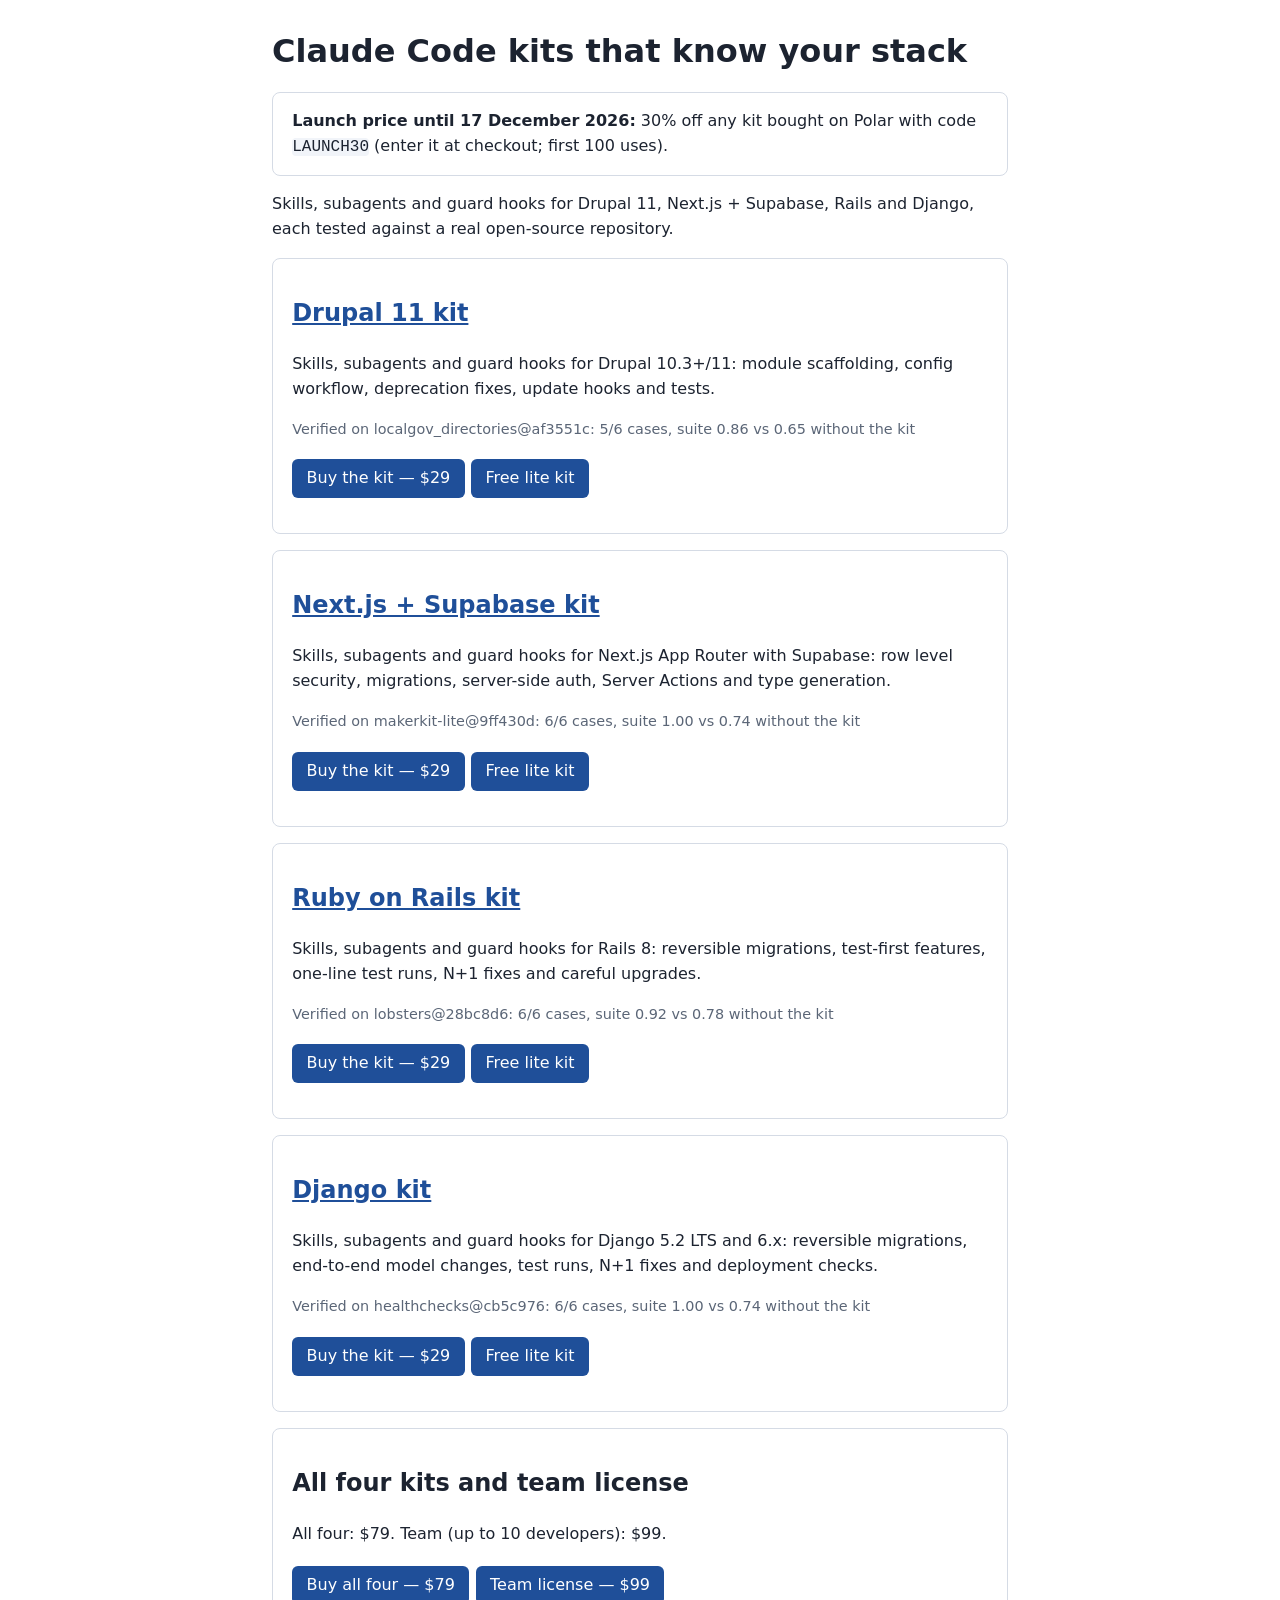
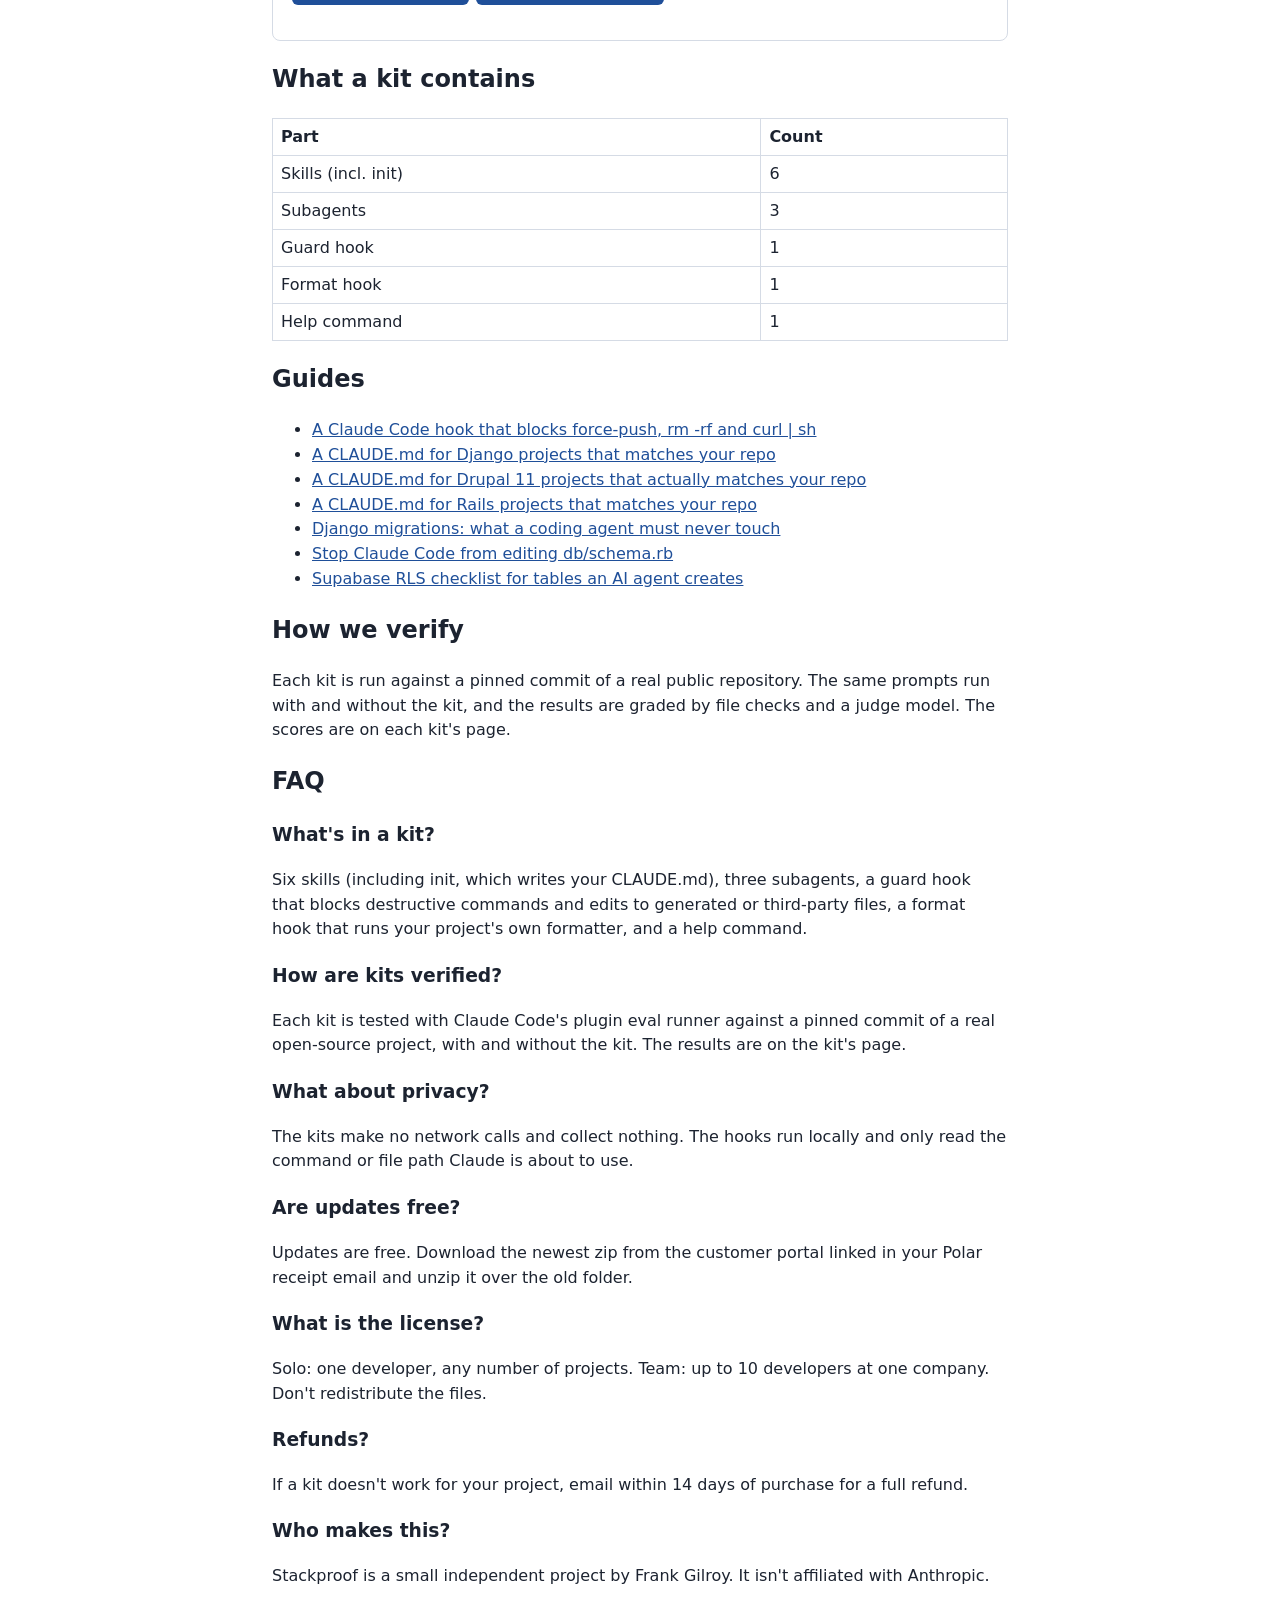
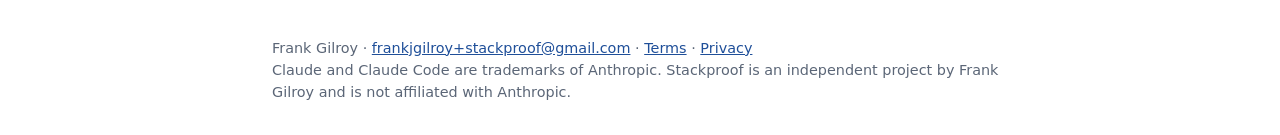
==== commit 80eb8a01: "Show LAUNCH30 launch price banner until 2026-12-17 Co-Authored-By: Claude Sonnet 5.5 <noreply@anthro" ====
--- a/docs/index.html
+++ b/docs/index.html
@@ -1 +1 @@
-<!doctype html><html lang="en"><head><meta charset="utf-8"><meta name="viewport" content="width=device-width,initial-scale=1"><title>Stackproof: Claude Code kits for your stack</title><link rel="stylesheet" href="style.css"><script src="config.js"></script></head><body><h1>Claude Code kits that know your stack</h1><p>Skills, subagents and guard hooks for Drupal 11, Next.js + Supabase, Rails and Django, each tested against a real open-source repository.</p><div class="card"><h2><a href="kits/drupal11.html">Drupal 11 kit</a></h2><p>Skills, subagents and guard hooks for Drupal 10.3+/11: module scaffolding, config workflow, deprecation fixes, update hooks and tests.</p><p class="muted">Verified on localgov_directories@af3551c: 5/6 cases, suite 0.86 vs 0.65 without the kit</p><p><span class="buy" data-kit="drupal11"></span><script>(function(){var c=window.STACKPROOF||{},k='drupal11',e=document.currentScript.previousElementSibling,h='';if(c.mode==='polar'&&c.checkout&&c.checkout[k])h='<a class="btn" href="'+c.checkout[k]+'">Buy the kit — $29</a>';else if(c.mode==='agensi'&&c.agensi&&c.agensi[k])h='<a class="btn" href="'+c.agensi[k]+'">Skills edition on Agensi — $19</a>';else h='<span class="muted">Full kit: coming soon</span>';e.innerHTML=h})();</script><a class="btn" href="https://github.com/beingRealFrank/stackproof">Free lite kit</a></p></div><div class="card"><h2><a href="kits/nextjs-supabase.html">Next.js + Supabase kit</a></h2><p>Skills, subagents and guard hooks for Next.js App Router with Supabase: row level security, migrations, server-side auth, Server Actions and type generation.</p><p class="muted">Verified on makerkit-lite@9ff430d: 6/6 cases, suite 1.00 vs 0.74 without the kit</p><p><span class="buy" data-kit="nextjs-supabase"></span><script>(function(){var c=window.STACKPROOF||{},k='nextjs-supabase',e=document.currentScript.previousElementSibling,h='';if(c.mode==='polar'&&c.checkout&&c.checkout[k])h='<a class="btn" href="'+c.checkout[k]+'">Buy the kit — $29</a>';else if(c.mode==='agensi'&&c.agensi&&c.agensi[k])h='<a class="btn" href="'+c.agensi[k]+'">Skills edition on Agensi — $19</a>';else h='<span class="muted">Full kit: coming soon</span>';e.innerHTML=h})();</script><a class="btn" href="https://github.com/beingRealFrank/stackproof">Free lite kit</a></p></div><div class="card"><h2><a href="kits/rails.html">Ruby on Rails kit</a></h2><p>Skills, subagents and guard hooks for Rails 8: reversible migrations, test-first features, one-line test runs, N+1 fixes and careful upgrades.</p><p class="muted">Verified on lobsters@28bc8d6: 6/6 cases, suite 0.92 vs 0.78 without the kit</p><p><span class="buy" data-kit="rails"></span><script>(function(){var c=window.STACKPROOF||{},k='rails',e=document.currentScript.previousElementSibling,h='';if(c.mode==='polar'&&c.checkout&&c.checkout[k])h='<a class="btn" href="'+c.checkout[k]+'">Buy the kit — $29</a>';else if(c.mode==='agensi'&&c.agensi&&c.agensi[k])h='<a class="btn" href="'+c.agensi[k]+'">Skills edition on Agensi — $19</a>';else h='<span class="muted">Full kit: coming soon</span>';e.innerHTML=h})();</script><a class="btn" href="https://github.com/beingRealFrank/stackproof">Free lite kit</a></p></div><div class="card"><h2><a href="kits/django.html">Django kit</a></h2><p>Skills, subagents and guard hooks for Django 5.2 LTS and 6.x: reversible migrations, end-to-end model changes, test runs, N+1 fixes and deployment checks.</p><p class="muted">Verified on healthchecks@cb5c976: 6/6 cases, suite 1.00 vs 0.74 without the kit</p><p><span class="buy" data-kit="django"></span><script>(function(){var c=window.STACKPROOF||{},k='django',e=document.currentScript.previousElementSibling,h='';if(c.mode==='polar'&&c.checkout&&c.checkout[k])h='<a class="btn" href="'+c.checkout[k]+'">Buy the kit — $29</a>';else if(c.mode==='agensi'&&c.agensi&&c.agensi[k])h='<a class="btn" href="'+c.agensi[k]+'">Skills edition on Agensi — $19</a>';else h='<span class="muted">Full kit: coming soon</span>';e.innerHTML=h})();</script><a class="btn" href="https://github.com/beingRealFrank/stackproof">Free lite kit</a></p></div><div class="card"><h2>All four kits and team license</h2><p>All four: $79. Team (up to 10 developers): $99.</p><p><span class="bundle"></span><script>(function(){var c=window.STACKPROOF||{},e=document.currentScript.previousElementSibling,h='';if(c.mode==='polar'&&c.checkout){if(c.checkout.all4)h+='<a class="btn" href="'+c.checkout.all4+'">Buy all four — $79</a>';if(c.checkout.team)h+='<a class="btn" href="'+c.checkout.team+'">Team license — $99</a>'}e.innerHTML=h})();</script></p></div><h2>What a kit contains</h2><table><tr><th>Part</th><th>Count</th></tr><tr><td>Skills (incl. init)</td><td>6</td></tr><tr><td>Subagents</td><td>3</td></tr><tr><td>Guard hook</td><td>1</td></tr><tr><td>Format hook</td><td>1</td></tr><tr><td>Help command</td><td>1</td></tr></table><h2>Guides</h2><ul><li><a href="guides/claude-code-hook-block-dangerous-commands.html">A Claude Code hook that blocks force-push, rm -rf and curl | sh</a></li><li><a href="guides/claude-md-for-django.html">A CLAUDE.md for Django projects that matches your repo</a></li><li><a href="guides/claude-md-for-drupal-11.html">A CLAUDE.md for Drupal 11 projects that actually matches your repo</a></li><li><a href="guides/claude-md-for-rails.html">A CLAUDE.md for Rails projects that matches your repo</a></li><li><a href="guides/django-migrations-agent-rules.html">Django migrations: what a coding agent must never touch</a></li><li><a href="guides/stop-claude-code-editing-db-schema-rb.html">Stop Claude Code from editing db/schema.rb</a></li><li><a href="guides/supabase-rls-checklist-for-agent-created-tables.html">Supabase RLS checklist for tables an AI agent creates</a></li></ul><h2>How we verify</h2><p>Each kit is run against a pinned commit of a real public repository. The same prompts run with and without the kit, and the results are graded by file checks and a judge model. The scores are on each kit's page.</p><h2>FAQ</h2><h3>What's in a kit?</h3><p>Six skills (including init, which writes your CLAUDE.md), three subagents, a guard hook that blocks destructive commands and edits to generated or third-party files, a format hook that runs your project's own formatter, and a help command.</p><h3>How are kits verified?</h3><p>Each kit is tested with Claude Code's plugin eval runner against a pinned commit of a real open-source project, with and without the kit. The results are on the kit's page.</p><h3>What about privacy?</h3><p>The kits make no network calls and collect nothing. The hooks run locally and only read the command or file path Claude is about to use.</p><h3>Are updates free?</h3><p>Updates are free. Download the newest zip from the customer portal linked in your Polar receipt email and unzip it over the old folder.</p><h3>What is the license?</h3><p>Solo: one developer, any number of projects. Team: up to 10 developers at one company. Don't redistribute the files.</p><h3>Refunds?</h3><p>If a kit doesn't work for your project, email within 14 days of purchase for a full refund.</p><h3>Who makes this?</h3><p>Stackproof is a small independent project by Frank Gilroy. It isn't affiliated with Anthropic.</p><footer>Frank Gilroy · <a href="mailto:frankjgilroy+stackproof@gmail.com">frankjgilroy+stackproof@gmail.com</a> · <a href="terms.html">Terms</a> · <a href="privacy.html">Privacy</a><br>Claude and Claude Code are trademarks of Anthropic. Stackproof is an independent project by Frank Gilroy and is not affiliated with Anthropic.</footer></body></html>
+<!doctype html><html lang="en"><head><meta charset="utf-8"><meta name="viewport" content="width=device-width,initial-scale=1"><title>Stackproof: Claude Code kits for your stack</title><link rel="stylesheet" href="style.css"><script src="config.js"></script></head><body><h1>Claude Code kits that know your stack</h1><p class="card"><strong>Launch price until 17 December 2026:</strong> 30% off any kit bought on Polar with code <code>LAUNCH30</code> (enter it at checkout; first 100 uses).</p><p>Skills, subagents and guard hooks for Drupal 11, Next.js + Supabase, Rails and Django, each tested against a real open-source repository.</p><div class="card"><h2><a href="kits/drupal11.html">Drupal 11 kit</a></h2><p>Skills, subagents and guard hooks for Drupal 10.3+/11: module scaffolding, config workflow, deprecation fixes, update hooks and tests.</p><p class="muted">Verified on localgov_directories@af3551c: 5/6 cases, suite 0.86 vs 0.65 without the kit</p><p><span class="buy" data-kit="drupal11"></span><script>(function(){var c=window.STACKPROOF||{},k='drupal11',e=document.currentScript.previousElementSibling,h='';if(c.mode==='polar'&&c.checkout&&c.checkout[k])h='<a class="btn" href="'+c.checkout[k]+'">Buy the kit — $29</a>';else if(c.mode==='agensi'&&c.agensi&&c.agensi[k])h='<a class="btn" href="'+c.agensi[k]+'">Skills edition on Agensi — $19</a>';else h='<span class="muted">Full kit: coming soon</span>';e.innerHTML=h})();</script><a class="btn" href="https://github.com/beingRealFrank/stackproof">Free lite kit</a></p></div><div class="card"><h2><a href="kits/nextjs-supabase.html">Next.js + Supabase kit</a></h2><p>Skills, subagents and guard hooks for Next.js App Router with Supabase: row level security, migrations, server-side auth, Server Actions and type generation.</p><p class="muted">Verified on makerkit-lite@9ff430d: 6/6 cases, suite 1.00 vs 0.74 without the kit</p><p><span class="buy" data-kit="nextjs-supabase"></span><script>(function(){var c=window.STACKPROOF||{},k='nextjs-supabase',e=document.currentScript.previousElementSibling,h='';if(c.mode==='polar'&&c.checkout&&c.checkout[k])h='<a class="btn" href="'+c.checkout[k]+'">Buy the kit — $29</a>';else if(c.mode==='agensi'&&c.agensi&&c.agensi[k])h='<a class="btn" href="'+c.agensi[k]+'">Skills edition on Agensi — $19</a>';else h='<span class="muted">Full kit: coming soon</span>';e.innerHTML=h})();</script><a class="btn" href="https://github.com/beingRealFrank/stackproof">Free lite kit</a></p></div><div class="card"><h2><a href="kits/rails.html">Ruby on Rails kit</a></h2><p>Skills, subagents and guard hooks for Rails 8: reversible migrations, test-first features, one-line test runs, N+1 fixes and careful upgrades.</p><p class="muted">Verified on lobsters@28bc8d6: 6/6 cases, suite 0.92 vs 0.78 without the kit</p><p><span class="buy" data-kit="rails"></span><script>(function(){var c=window.STACKPROOF||{},k='rails',e=document.currentScript.previousElementSibling,h='';if(c.mode==='polar'&&c.checkout&&c.checkout[k])h='<a class="btn" href="'+c.checkout[k]+'">Buy the kit — $29</a>';else if(c.mode==='agensi'&&c.agensi&&c.agensi[k])h='<a class="btn" href="'+c.agensi[k]+'">Skills edition on Agensi — $19</a>';else h='<span class="muted">Full kit: coming soon</span>';e.innerHTML=h})();</script><a class="btn" href="https://github.com/beingRealFrank/stackproof">Free lite kit</a></p></div><div class="card"><h2><a href="kits/django.html">Django kit</a></h2><p>Skills, subagents and guard hooks for Django 5.2 LTS and 6.x: reversible migrations, end-to-end model changes, test runs, N+1 fixes and deployment checks.</p><p class="muted">Verified on healthchecks@cb5c976: 6/6 cases, suite 1.00 vs 0.74 without the kit</p><p><span class="buy" data-kit="django"></span><script>(function(){var c=window.STACKPROOF||{},k='django',e=document.currentScript.previousElementSibling,h='';if(c.mode==='polar'&&c.checkout&&c.checkout[k])h='<a class="btn" href="'+c.checkout[k]+'">Buy the kit — $29</a>';else if(c.mode==='agensi'&&c.agensi&&c.agensi[k])h='<a class="btn" href="'+c.agensi[k]+'">Skills edition on Agensi — $19</a>';else h='<span class="muted">Full kit: coming soon</span>';e.innerHTML=h})();</script><a class="btn" href="https://github.com/beingRealFrank/stackproof">Free lite kit</a></p></div><div class="card"><h2>All four kits and team license</h2><p>All four: $79. Team (up to 10 developers): $99.</p><p><span class="bundle"></span><script>(function(){var c=window.STACKPROOF||{},e=document.currentScript.previousElementSibling,h='';if(c.mode==='polar'&&c.checkout){if(c.checkout.all4)h+='<a class="btn" href="'+c.checkout.all4+'">Buy all four — $79</a>';if(c.checkout.team)h+='<a class="btn" href="'+c.checkout.team+'">Team license — $99</a>'}e.innerHTML=h})();</script></p></div><h2>What a kit contains</h2><table><tr><th>Part</th><th>Count</th></tr><tr><td>Skills (incl. init)</td><td>6</td></tr><tr><td>Subagents</td><td>3</td></tr><tr><td>Guard hook</td><td>1</td></tr><tr><td>Format hook</td><td>1</td></tr><tr><td>Help command</td><td>1</td></tr></table><h2>Guides</h2><ul><li><a href="guides/claude-code-hook-block-dangerous-commands.html">A Claude Code hook that blocks force-push, rm -rf and curl | sh</a></li><li><a href="guides/claude-md-for-django.html">A CLAUDE.md for Django projects that matches your repo</a></li><li><a href="guides/claude-md-for-drupal-11.html">A CLAUDE.md for Drupal 11 projects that actually matches your repo</a></li><li><a href="guides/claude-md-for-rails.html">A CLAUDE.md for Rails projects that matches your repo</a></li><li><a href="guides/django-migrations-agent-rules.html">Django migrations: what a coding agent must never touch</a></li><li><a href="guides/stop-claude-code-editing-db-schema-rb.html">Stop Claude Code from editing db/schema.rb</a></li><li><a href="guides/supabase-rls-checklist-for-agent-created-tables.html">Supabase RLS checklist for tables an AI agent creates</a></li></ul><h2>How we verify</h2><p>Each kit is run against a pinned commit of a real public repository. The same prompts run with and without the kit, and the results are graded by file checks and a judge model. The scores are on each kit's page.</p><h2>FAQ</h2><h3>What's in a kit?</h3><p>Six skills (including init, which writes your CLAUDE.md), three subagents, a guard hook that blocks destructive commands and edits to generated or third-party files, a format hook that runs your project's own formatter, and a help command.</p><h3>How are kits verified?</h3><p>Each kit is tested with Claude Code's plugin eval runner against a pinned commit of a real open-source project, with and without the kit. The results are on the kit's page.</p><h3>What about privacy?</h3><p>The kits make no network calls and collect nothing. The hooks run locally and only read the command or file path Claude is about to use.</p><h3>Are updates free?</h3><p>Updates are free. Download the newest zip from the customer portal linked in your Polar receipt email and unzip it over the old folder.</p><h3>What is the license?</h3><p>Solo: one developer, any number of projects. Team: up to 10 developers at one company. Don't redistribute the files.</p><h3>Refunds?</h3><p>If a kit doesn't work for your project, email within 14 days of purchase for a full refund.</p><h3>Who makes this?</h3><p>Stackproof is a small independent project by Frank Gilroy. It isn't affiliated with Anthropic.</p><footer>Frank Gilroy · <a href="mailto:frankjgilroy+stackproof@gmail.com">frankjgilroy+stackproof@gmail.com</a> · <a href="terms.html">Terms</a> · <a href="privacy.html">Privacy</a><br>Claude and Claude Code are trademarks of Anthropic. Stackproof is an independent project by Frank Gilroy and is not affiliated with Anthropic.</footer></body></html>
